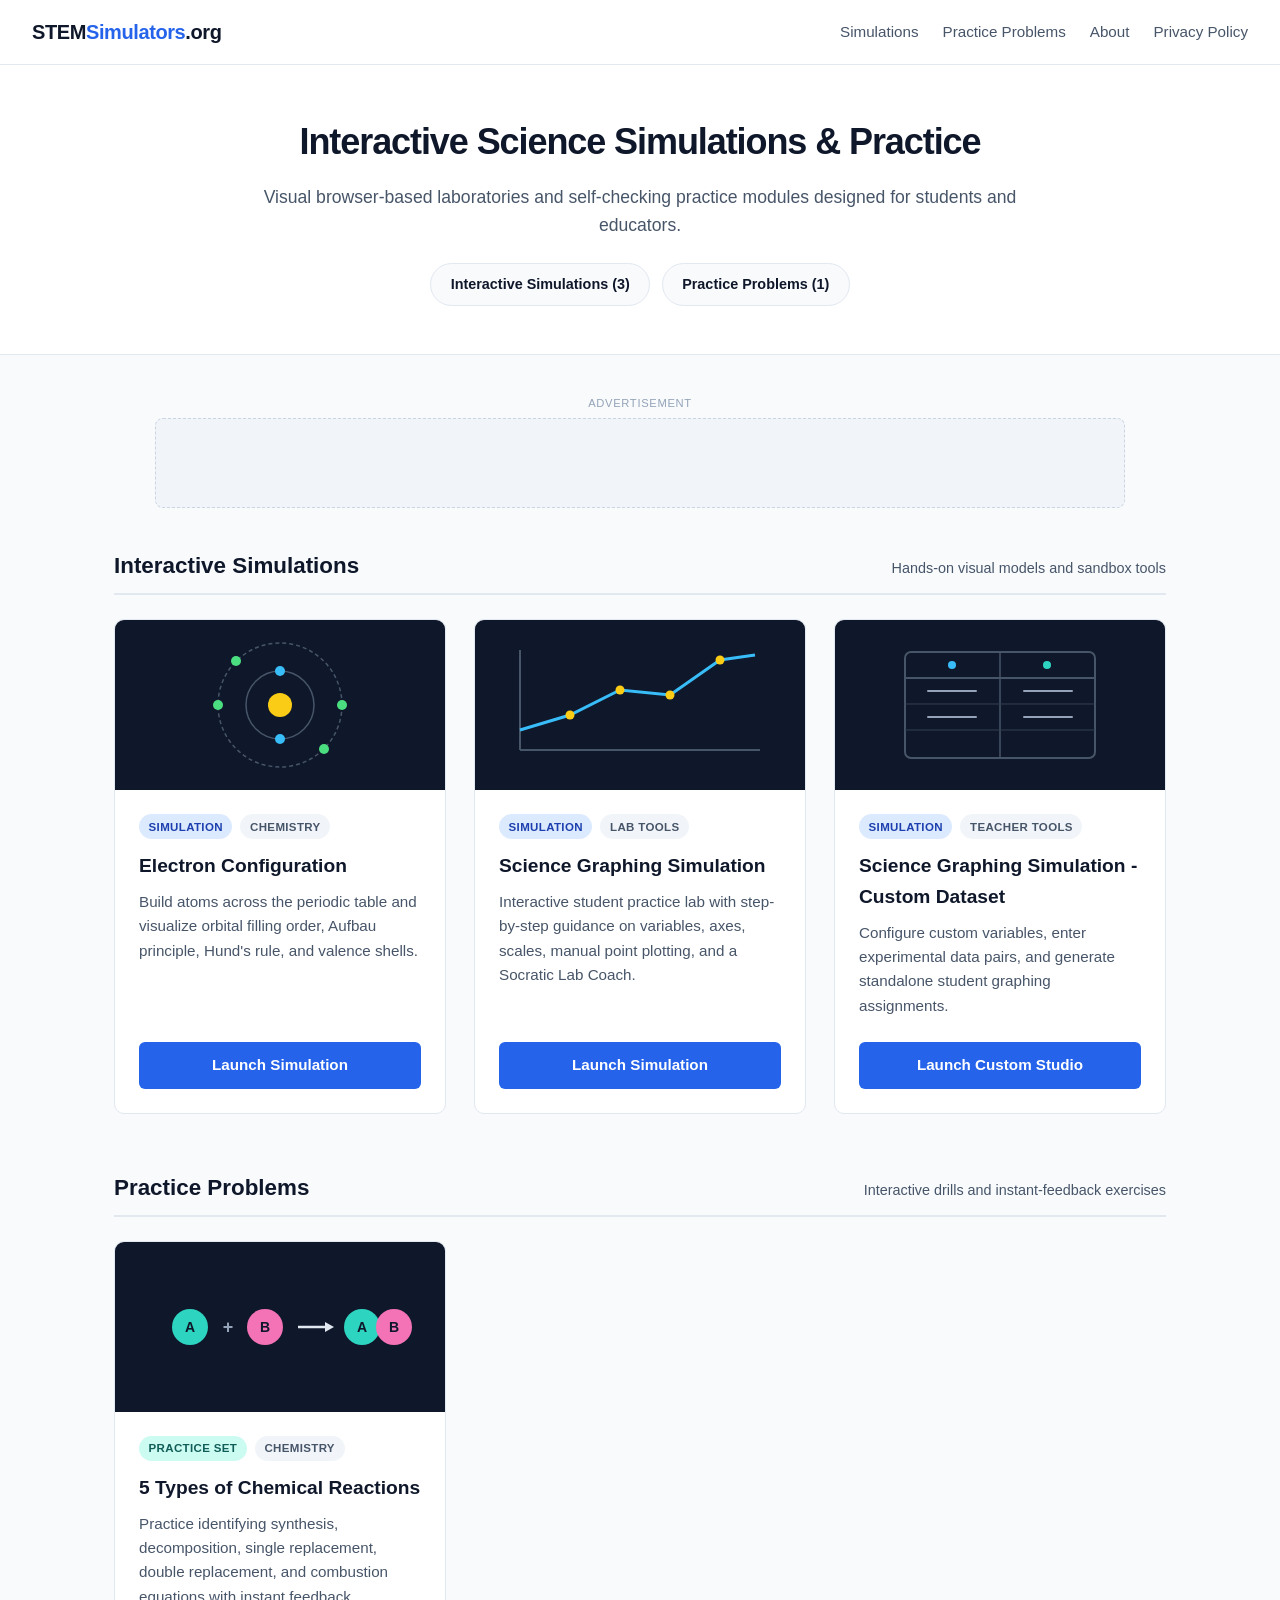
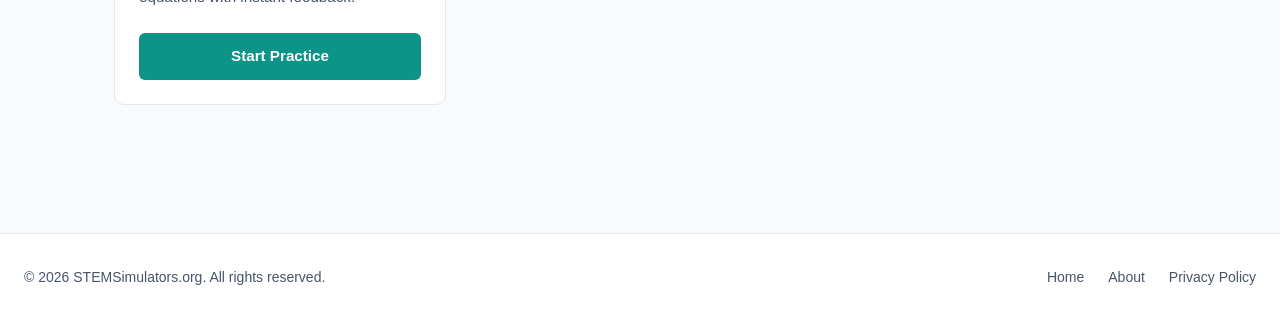
==== index.html @ c309660f "Update index.html" ====
<!DOCTYPE html>
<html lang="en">
<head>
  <meta charset="UTF-8">
  <meta name="viewport" content="width=device-width, initial-scale=1.0">
  <title>STEM Simulators | Interactive Science Simulations &amp; Practice Problems</title>
  <meta name="description" content="Explore free interactive science simulations and self-checking chemistry practice problems in your browser.">

  <!-- GOOGLE ADSENSE SCRIPT -->
  <script async src="https://pagead2.googlesyndication.com/pagead/js/adsbygoogle.js?client=ca-pub-4365444453795543"
     crossorigin="anonymous"></script>

  <style>
    :root {
      --bg-color: #f8fafc;
      --surface-color: #ffffff;
      --border-color: #e2e8f0;
      --text-primary: #0f172a;
      --text-secondary: #475569;
      --accent-color: #2563eb;
      --accent-hover: #1d4ed8;
      --practice-color: #0d9488;
      --practice-hover: #0f766e;
      --badge-sim: #dbeafe;
      --badge-sim-text: #1e40af;
      --badge-practice: #ccfbf1;
      --badge-practice-text: #115e59;
    }

    * {
      box-sizing: border-box;
      margin: 0;
      padding: 0;
    }

    body {
      font-family: -apple-system, BlinkMacSystemFont, "Segoe UI", Roboto, Helvetica, Arial, sans-serif;
      background-color: var(--bg-color);
      color: var(--text-primary);
      line-height: 1.6;
      display: flex;
      flex-direction: column;
      min-height: 100vh;
    }

    /* Navigation Header */
    header {
      background-color: var(--surface-color);
      border-bottom: 1px solid var(--border-color);
      padding: 1rem 2rem;
      position: sticky;
      top: 0;
      z-index: 100;
    }

    .header-inner {
      max-width: 1280px;
      margin: 0 auto;
      display: flex;
      justify-content: space-between;
      align-items: center;
    }

    .logo {
      text-decoration: none;
      color: var(--text-primary);
      font-weight: 800;
      font-size: 1.25rem;
      letter-spacing: -0.02em;
    }

    .logo span {
      color: var(--accent-color);
    }

    nav {
      display: flex;
      gap: 1.5rem;
    }

    nav a {
      text-decoration: none;
      color: var(--text-secondary);
      font-weight: 500;
      font-size: 0.95rem;
      transition: color 0.15s;
    }

    nav a:hover {
      color: var(--accent-color);
    }

    /* Hero Banner */
    .hero {
      background-color: var(--surface-color);
      border-bottom: 1px solid var(--border-color);
      padding: 3rem 1.5rem;
      text-align: center;
    }

    .hero-inner {
      max-width: 760px;
      margin: 0 auto;
    }

    .hero h1 {
      font-size: 2.25rem;
      font-weight: 800;
      letter-spacing: -0.03em;
      margin-bottom: 0.75rem;
      color: var(--text-primary);
    }

    .hero p {
      font-size: 1.1rem;
      color: var(--text-secondary);
      margin-bottom: 1.5rem;
    }

    .hero-actions {
      display: flex;
      justify-content: center;
      flex-wrap: wrap;
      gap: 0.75rem;
    }

    .jump-link {
      text-decoration: none;
      padding: 0.55rem 1.2rem;
      border-radius: 999px;
      font-size: 0.9rem;
      font-weight: 600;
      border: 1px solid var(--border-color);
      background-color: var(--bg-color);
      color: var(--text-primary);
      transition: all 0.15s;
    }

    .jump-link:hover {
      border-color: var(--accent-color);
      color: var(--accent-color);
    }

    /* Main Content Container */
    .container {
      max-width: 1100px;
      width: 100%;
      margin: 2.5rem auto;
      padding: 0 1.5rem;
      flex: 1;
    }

    /* Responsive Horizontal Leaderboard Ad Banner */
    .ad-banner-wrapper {
      margin-bottom: 2.5rem;
      text-align: center;
    }

    .ad-label {
      font-size: 0.7rem;
      text-transform: uppercase;
      letter-spacing: 0.06em;
      color: #94a3b8;
      margin-bottom: 0.35rem;
      display: block;
    }

    .ad-banner-slot {
      background-color: #f1f5f9;
      border: 1px dashed #cbd5e1;
      border-radius: 8px;
      min-height: 90px;
      max-width: 970px;
      margin: 0 auto;
      display: flex;
      align-items: center;
      justify-content: center;
      overflow: hidden;
    }

    /* Section Headings */
    .library-section {
      margin-bottom: 3.5rem;
      scroll-margin-top: 5rem;
    }

    .section-header {
      border-bottom: 2px solid var(--border-color);
      padding-bottom: 0.6rem;
      margin-bottom: 1.5rem;
      display: flex;
      justify-content: space-between;
      align-items: baseline;
      flex-wrap: wrap;
      gap: 0.5rem;
    }

    .section-header h2 {
      font-size: 1.4rem;
      font-weight: 800;
      color: var(--text-primary);
    }

    .section-header span {
      font-size: 0.9rem;
      color: var(--text-secondary);
    }

    /* Card Grid */
    .card-grid {
      display: grid;
      grid-template-columns: repeat(auto-fill, minmax(320px, 1fr));
      gap: 1.75rem;
    }

    .card {
      background-color: var(--surface-color);
      border: 1px solid var(--border-color);
      border-radius: 10px;
      overflow: hidden;
      display: flex;
      flex-direction: column;
      transition: transform 0.15s, box-shadow 0.15s;
    }

    .card:hover {
      transform: translateY(-3px);
      box-shadow: 0 10px 20px -5px rgba(15, 23, 42, 0.08);
    }

    .card-preview {
      height: 170px;
      background-color: #0f172a;
      display: flex;
      align-items: center;
      justify-content: center;
      overflow: hidden;
    }

    .card-preview svg {
      width: 100%;
      height: 100%;
    }

    .card-body {
      padding: 1.5rem;
      display: flex;
      flex-direction: column;
      flex: 1;
    }

    .badge-row {
      display: flex;
      gap: 0.5rem;
      align-items: center;
      margin-bottom: 0.75rem;
    }

    .badge {
      font-size: 0.72rem;
      font-weight: 700;
      padding: 0.2rem 0.6rem;
      border-radius: 999px;
      text-transform: uppercase;
      letter-spacing: 0.03em;
    }

    .badge.sim {
      background-color: var(--badge-sim);
      color: var(--badge-sim-text);
    }

    .badge.practice {
      background-color: var(--badge-practice);
      color: var(--badge-practice-text);
    }

    .badge.subject {
      background-color: #f1f5f9;
      color: #475569;
    }

    .card-body h3 {
      font-size: 1.2rem;
      margin-bottom: 0.5rem;
      color: var(--text-primary);
    }

    .card-body p {
      font-size: 0.95rem;
      color: var(--text-secondary);
      margin-bottom: 1.5rem;
      flex: 1;
    }

    .btn-sim {
      display: inline-block;
      text-align: center;
      background-color: var(--accent-color);
      color: #ffffff;
      text-decoration: none;
      font-weight: 600;
      font-size: 0.95rem;
      padding: 0.7rem 1rem;
      border-radius: 6px;
      transition: background-color 0.15s;
    }

    .btn-sim:hover {
      background-color: var(--accent-hover);
    }

    .btn-practice {
      display: inline-block;
      text-align: center;
      background-color: var(--practice-color);
      color: #ffffff;
      text-decoration: none;
      font-weight: 600;
      font-size: 0.95rem;
      padding: 0.7rem 1rem;
      border-radius: 6px;
      transition: background-color 0.15s;
    }

    .btn-practice:hover {
      background-color: var(--practice-hover);
    }

    /* Footer */
    footer {
      background-color: var(--surface-color);
      border-top: 1px solid var(--border-color);
      padding: 2rem 1.5rem;
      margin-top: 2rem;
      font-size: 0.875rem;
      color: var(--text-secondary);
    }

    .footer-inner {
      max-width: 1280px;
      margin: 0 auto;
      display: flex;
      flex-wrap: wrap;
      justify-content: space-between;
      align-items: center;
      gap: 1rem;
    }

    .footer-links {
      display: flex;
      gap: 1.5rem;
    }

    .footer-links a {
      color: var(--text-secondary);
      text-decoration: none;
    }

    .footer-links a:hover {
      color: var(--accent-color);
      text-decoration: underline;
    }

    @media (max-width: 640px) {
      .hero h1 { font-size: 1.75rem; }
      header { padding: 1rem; }
      .footer-inner { flex-direction: column; text-align: center; }
    }
  </style>
</head>
<body>

  <!-- Top Navigation -->
  <header>
    <div class="header-inner">
      <a href="/" class="logo">STEM<span>Simulators</span>.org</a>
      <nav>
        <a href="#simulations">Simulations</a>
        <a href="#practice">Practice Problems</a>
        <a href="/about">About</a>
        <a href="/privacy">Privacy Policy</a>
      </nav>
    </div>
  </header>

  <!-- Hero Section -->
  <section class="hero">
    <div class="hero-inner">
      <h1>Interactive Science Simulations &amp; Practice</h1>
      <p>Visual browser-based laboratories and self-checking practice modules designed for students and educators.</p>
      <div class="hero-actions">
        <a href="#simulations" class="jump-link">Interactive Simulations (3)</a>
        <a href="#practice" class="jump-link">Practice Problems (1)</a>
      </div>
    </div>
  </section>

  <!-- Main Hub Content -->
  <main class="container">

    <!-- Top Leaderboard Ad Slot -->
    <div class="ad-banner-wrapper">
      <span class="ad-label">Advertisement</span>
      <div class="ad-banner-slot">
        <ins class="adsbygoogle"
             style="display:block; width:100%;"
             data-ad-client="ca-pub-4365444453795543"
             data-ad-slot="1234567890"
             data-ad-format="horizontal"
             data-full-width-responsive="true"></ins>
        <script>
             (adsbygoogle = window.adsbygoogle || []).push({});
        </script>
      </div>
    </div>

    <!-- SECTION 1: INTERACTIVE SIMULATIONS -->
    <section id="simulations" class="library-section">
      <div class="section-header">
        <h2>Interactive Simulations</h2>
        <span>Hands-on visual models and sandbox tools</span>
      </div>

      <div class="card-grid">
        <!-- SIMULATION 1: Electron Configuration -->
        <article class="card">
          <div class="card-preview">
            <svg viewBox="0 0 320 170">
              <circle cx="160" cy="85" r="12" fill="#facc15"/>
              <circle cx="160" cy="85" r="34" fill="none" stroke="#475569" stroke-width="1.5"/>
              <circle cx="160" cy="51" r="5" fill="#38bdf8"/>
              <circle cx="160" cy="119" r="5" fill="#38bdf8"/>
              <circle cx="160" cy="85" r="62" fill="none" stroke="#475569" stroke-dasharray="4 3" stroke-width="1.5"/>
              <circle cx="98" cy="85" r="5" fill="#4ade80"/>
              <circle cx="222" cy="85" r="5" fill="#4ade80"/>
              <circle cx="116" cy="41" r="5" fill="#4ade80"/>
              <circle cx="204" cy="129" r="5" fill="#4ade80"/>
            </svg>
          </div>
          <div class="card-body">
            <div class="badge-row">
              <span class="badge sim">Simulation</span>
              <span class="badge subject">Chemistry</span>
            </div>
            <h3>Electron Configuration</h3>
            <p>Build atoms across the periodic table and visualize orbital filling order, Aufbau principle, Hund's rule, and valence shells.</p>
            <a href="/simulations/electron-configuration" class="btn-sim">Launch Simulation</a>
          </div>
        </article>

        <!-- SIMULATION 2: Science Graphing Simulation -->
        <article class="card">
          <div class="card-preview">
            <svg viewBox="0 0 320 170">
              <line x1="40" y1="130" x2="280" y2="130" stroke="#475569" stroke-width="2"/>
              <line x1="40" y1="30" x2="40" y2="130" stroke="#475569" stroke-width="2"/>
              <polyline points="40,110 90,95 140,70 190,75 240,40 275,35" fill="none" stroke="#38bdf8" stroke-width="3"/>
              <circle cx="90" cy="95" r="4.5" fill="#facc15"/>
              <circle cx="140" cy="70" r="4.5" fill="#facc15"/>
              <circle cx="190" cy="75" r="4.5" fill="#facc15"/>
              <circle cx="240" cy="40" r="4.5" fill="#facc15"/>
            </svg>
          </div>
          <div class="card-body">
            <div class="badge-row">
              <span class="badge sim">Simulation</span>
              <span class="badge subject">Lab Tools</span>
            </div>
            <h3>Science Graphing Simulation</h3>
            <p>Interactive student practice lab with step-by-step guidance on variables, axes, scales, manual point plotting, and a Socratic Lab Coach.</p>
            <a href="/simulations/science-graphing-simulation" class="btn-sim">Launch Simulation</a>
          </div>
        </article>

        <!-- SIMULATION 3: Science Graphing Simulation - Custom Dataset -->
        <article class="card">
          <div class="card-preview">
            <svg viewBox="0 0 320 170">
              <rect x="65" y="32" width="190" height="106" rx="6" fill="none" stroke="#475569" stroke-width="2"/>
              <line x1="65" y1="58" x2="255" y2="58" stroke="#475569" stroke-width="2"/>
              <line x1="160" y1="32" x2="160" y2="138" stroke="#475569" stroke-width="1.5"/>
              <line x1="65" y1="84" x2="255" y2="84" stroke="#334155" stroke-width="1"/>
              <line x1="65" y1="110" x2="255" y2="110" stroke="#334155" stroke-width="1"/>
              <circle cx="112" cy="45" r="4" fill="#38bdf8"/>
              <circle cx="207" cy="45" r="4" fill="#2dd4bf"/>
              <line x1="88" y1="71" x2="136" y2="71" stroke="#94a3b8" stroke-width="2" stroke-linecap="round"/>
              <line x1="184" y1="71" x2="232" y2="71" stroke="#94a3b8" stroke-width="2" stroke-linecap="round"/>
              <line x1="88" y1="97" x2="136" y2="97" stroke="#94a3b8" stroke-width="2" stroke-linecap="round"/>
              <line x1="184" y1="97" x2="232" y2="97" stroke="#94a3b8" stroke-width="2" stroke-linecap="round"/>
            </svg>
          </div>
          <div class="card-body">
            <div class="badge-row">
              <span class="badge sim">Simulation</span>
              <span class="badge subject">Teacher Tools</span>
            </div>
            <h3>Science Graphing Simulation - Custom Dataset</h3>
            <p>Configure custom variables, enter experimental data pairs, and generate standalone student graphing assignments.</p>
            <a href="/simulations/science-graphing-simulation-custom-dataset" class="btn-sim">Launch Custom Studio</a>
          </div>
        </article>
      </div>
    </section>

    <!-- SECTION 2: PRACTICE PROBLEMS -->
    <section id="practice" class="library-section">
      <div class="section-header">
        <h2>Practice Problems</h2>
        <span>Interactive drills and instant-feedback exercises</span>
      </div>

      <div class="card-grid">
        <!-- PRACTICE 1: 5 Types of Reactions -->
        <article class="card">
          <div class="card-preview">
            <svg viewBox="0 0 320 170">
              <circle cx="70" cy="85" r="18" fill="#2dd4bf"/>
              <text x="70" y="90" text-anchor="middle" fill="#0f172a" font-weight="bold" font-size="14" font-family="sans-serif">A</text>
              
              <text x="108" y="91" text-anchor="middle" fill="#94a3b8" font-weight="bold" font-size="18" font-family="sans-serif">+</text>
              
              <circle cx="145" cy="85" r="18" fill="#f472b6"/>
              <text x="145" y="90" text-anchor="middle" fill="#0f172a" font-weight="bold" font-size="14" font-family="sans-serif">B</text>

              <line x1="178" y1="85" x2="205" y2="85" stroke="#e2e8f0" stroke-width="2.5"/>
              <polygon points="205,80 214,85 205,90" fill="#e2e8f0"/>

              <circle cx="242" cy="85" r="18" fill="#2dd4bf"/>
              <text x="242" y="90" text-anchor="middle" fill="#0f172a" font-weight="bold" font-size="14" font-family="sans-serif">A</text>
              <circle cx="274" cy="85" r="18" fill="#f472b6"/>
              <text x="274" y="90" text-anchor="middle" fill="#0f172a" font-weight="bold" font-size="14" font-family="sans-serif">B</text>
            </svg>
          </div>
          <div class="card-body">
            <div class="badge-row">
              <span class="badge practice">Practice Set</span>
              <span class="badge subject">Chemistry</span>
            </div>
            <h3>5 Types of Chemical Reactions</h3>
            <p>Practice identifying synthesis, decomposition, single replacement, double replacement, and combustion equations with instant feedback.</p>
            <a href="/practice/reactions" class="btn-practice">Start Practice</a>
          </div>
        </article>
      </div>
    </section>

  </main>

  <!-- Footer -->
  <footer>
    <div class="footer-inner">
      <div>&copy; 2026 STEMSimulators.org. All rights reserved.</div>
      <div class="footer-links">
        <a href="/">Home</a>
        <a href="/about">About</a>
        <a href="/privacy">Privacy Policy</a>
      </div>
    </div>
  </footer>

</body>
</html>
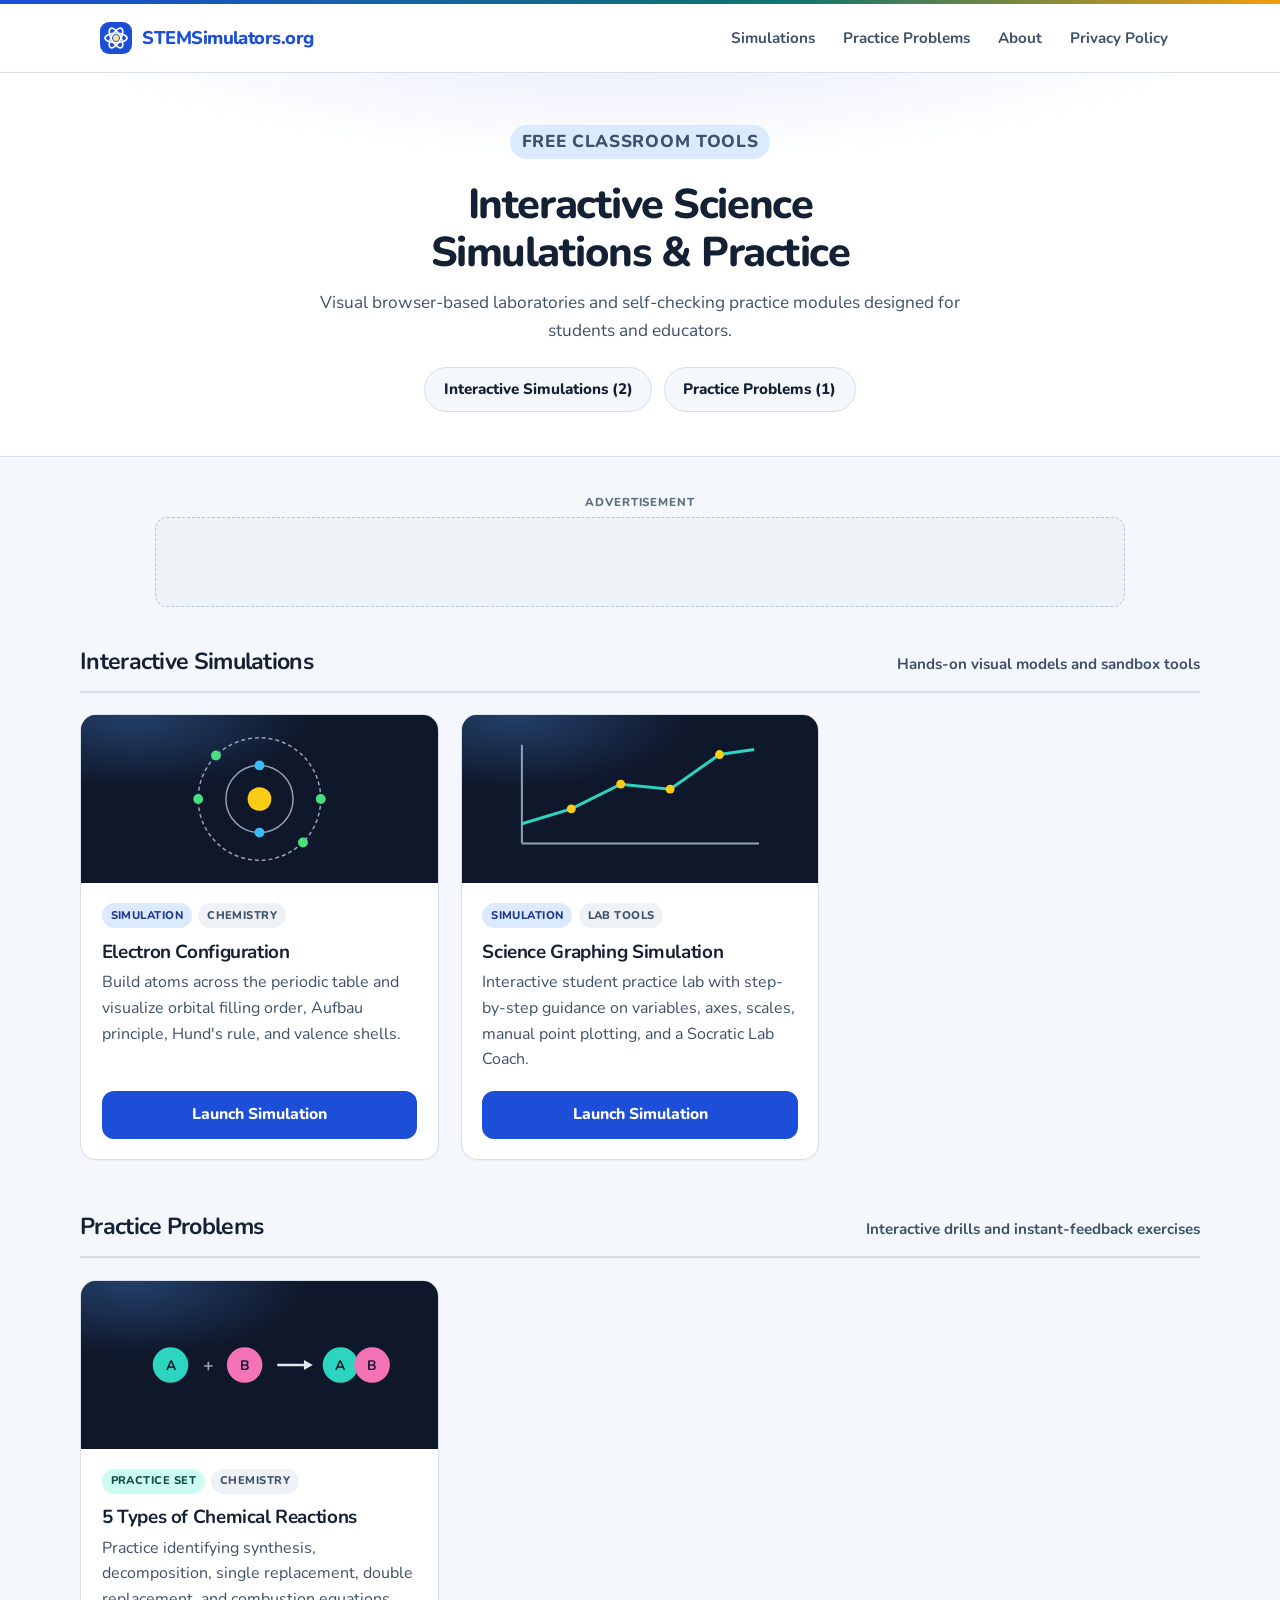
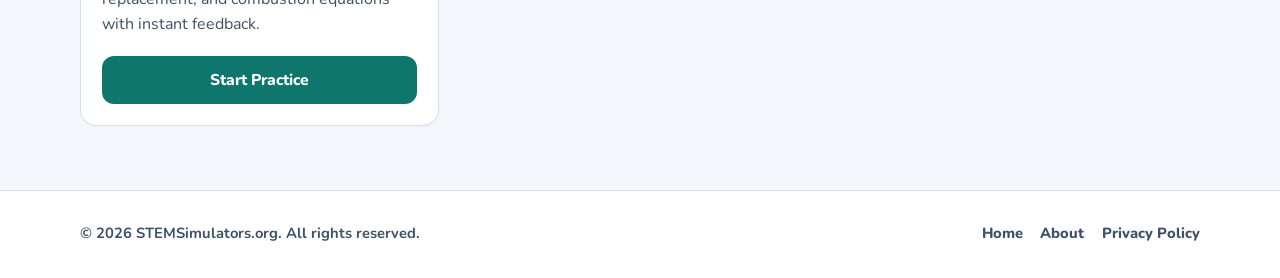
==== commit 97d94b28: "Make the graphing lab work in every browser and refresh the site. The science graphing page blanked " ====
--- a/index.html
+++ b/index.html
@@ -5,401 +5,54 @@
   <meta name="viewport" content="width=device-width, initial-scale=1.0">
   <title>STEM Simulators | Interactive Science Simulations &amp; Practice Problems</title>
   <meta name="description" content="Explore free interactive science simulations and self-checking chemistry practice problems in your browser.">
+  <link rel="stylesheet" href="assets/site.css">
 
   <!-- GOOGLE ADSENSE SCRIPT -->
   <script async src="https://pagead2.googlesyndication.com/pagead/js/adsbygoogle.js?client=ca-pub-4365444453795543"
      crossorigin="anonymous"></script>
-
-  <style>
-    :root {
-      --bg-color: #f8fafc;
-      --surface-color: #ffffff;
-      --border-color: #e2e8f0;
-      --text-primary: #0f172a;
-      --text-secondary: #475569;
-      --accent-color: #2563eb;
-      --accent-hover: #1d4ed8;
-      --practice-color: #0d9488;
-      --practice-hover: #0f766e;
-      --badge-sim: #dbeafe;
-      --badge-sim-text: #1e40af;
-      --badge-practice: #ccfbf1;
-      --badge-practice-text: #115e59;
-    }
-
-    * {
-      box-sizing: border-box;
-      margin: 0;
-      padding: 0;
-    }
-
-    body {
-      font-family: -apple-system, BlinkMacSystemFont, "Segoe UI", Roboto, Helvetica, Arial, sans-serif;
-      background-color: var(--bg-color);
-      color: var(--text-primary);
-      line-height: 1.6;
-      display: flex;
-      flex-direction: column;
-      min-height: 100vh;
-    }
-
-    /* Navigation Header */
-    header {
-      background-color: var(--surface-color);
-      border-bottom: 1px solid var(--border-color);
-      padding: 1rem 2rem;
-      position: sticky;
-      top: 0;
-      z-index: 100;
-    }
-
-    .header-inner {
-      max-width: 1280px;
-      margin: 0 auto;
-      display: flex;
-      justify-content: space-between;
-      align-items: center;
-    }
-
-    .logo {
-      text-decoration: none;
-      color: var(--text-primary);
-      font-weight: 800;
-      font-size: 1.25rem;
-      letter-spacing: -0.02em;
-    }
-
-    .logo span {
-      color: var(--accent-color);
-    }
-
-    nav {
-      display: flex;
-      gap: 1.5rem;
-    }
-
-    nav a {
-      text-decoration: none;
-      color: var(--text-secondary);
-      font-weight: 500;
-      font-size: 0.95rem;
-      transition: color 0.15s;
-    }
-
-    nav a:hover {
-      color: var(--accent-color);
-    }
-
-    /* Hero Banner */
-    .hero {
-      background-color: var(--surface-color);
-      border-bottom: 1px solid var(--border-color);
-      padding: 3rem 1.5rem;
-      text-align: center;
-    }
-
-    .hero-inner {
-      max-width: 760px;
-      margin: 0 auto;
-    }
-
-    .hero h1 {
-      font-size: 2.25rem;
-      font-weight: 800;
-      letter-spacing: -0.03em;
-      margin-bottom: 0.75rem;
-      color: var(--text-primary);
-    }
-
-    .hero p {
-      font-size: 1.1rem;
-      color: var(--text-secondary);
-      margin-bottom: 1.5rem;
-    }
-
-    .hero-actions {
-      display: flex;
-      justify-content: center;
-      flex-wrap: wrap;
-      gap: 0.75rem;
-    }
-
-    .jump-link {
-      text-decoration: none;
-      padding: 0.55rem 1.2rem;
-      border-radius: 999px;
-      font-size: 0.9rem;
-      font-weight: 600;
-      border: 1px solid var(--border-color);
-      background-color: var(--bg-color);
-      color: var(--text-primary);
-      transition: all 0.15s;
-    }
-
-    .jump-link:hover {
-      border-color: var(--accent-color);
-      color: var(--accent-color);
-    }
-
-    /* Main Content Container */
-    .container {
-      max-width: 1100px;
-      width: 100%;
-      margin: 2.5rem auto;
-      padding: 0 1.5rem;
-      flex: 1;
-    }
-
-    /* Responsive Horizontal Leaderboard Ad Banner */
-    .ad-banner-wrapper {
-      margin-bottom: 2.5rem;
-      text-align: center;
-    }
-
-    .ad-label {
-      font-size: 0.7rem;
-      text-transform: uppercase;
-      letter-spacing: 0.06em;
-      color: #94a3b8;
-      margin-bottom: 0.35rem;
-      display: block;
-    }
-
-    .ad-banner-slot {
-      background-color: #f1f5f9;
-      border: 1px dashed #cbd5e1;
-      border-radius: 8px;
-      min-height: 90px;
-      max-width: 970px;
-      margin: 0 auto;
-      display: flex;
-      align-items: center;
-      justify-content: center;
-      overflow: hidden;
-    }
-
-    /* Section Headings */
-    .library-section {
-      margin-bottom: 3.5rem;
-      scroll-margin-top: 5rem;
-    }
-
-    .section-header {
-      border-bottom: 2px solid var(--border-color);
-      padding-bottom: 0.6rem;
-      margin-bottom: 1.5rem;
-      display: flex;
-      justify-content: space-between;
-      align-items: baseline;
-      flex-wrap: wrap;
-      gap: 0.5rem;
-    }
-
-    .section-header h2 {
-      font-size: 1.4rem;
-      font-weight: 800;
-      color: var(--text-primary);
-    }
-
-    .section-header span {
-      font-size: 0.9rem;
-      color: var(--text-secondary);
-    }
-
-    /* Card Grid */
-    .card-grid {
-      display: grid;
-      grid-template-columns: repeat(auto-fill, minmax(320px, 1fr));
-      gap: 1.75rem;
-    }
-
-    .card {
-      background-color: var(--surface-color);
-      border: 1px solid var(--border-color);
-      border-radius: 10px;
-      overflow: hidden;
-      display: flex;
-      flex-direction: column;
-      transition: transform 0.15s, box-shadow 0.15s;
-    }
-
-    .card:hover {
-      transform: translateY(-3px);
-      box-shadow: 0 10px 20px -5px rgba(15, 23, 42, 0.08);
-    }
-
-    .card-preview {
-      height: 170px;
-      background-color: #0f172a;
-      display: flex;
-      align-items: center;
-      justify-content: center;
-      overflow: hidden;
-    }
-
-    .card-preview svg {
-      width: 100%;
-      height: 100%;
-    }
-
-    .card-body {
-      padding: 1.5rem;
-      display: flex;
-      flex-direction: column;
-      flex: 1;
-    }
-
-    .badge-row {
-      display: flex;
-      gap: 0.5rem;
-      align-items: center;
-      margin-bottom: 0.75rem;
-    }
-
-    .badge {
-      font-size: 0.72rem;
-      font-weight: 700;
-      padding: 0.2rem 0.6rem;
-      border-radius: 999px;
-      text-transform: uppercase;
-      letter-spacing: 0.03em;
-    }
-
-    .badge.sim {
-      background-color: var(--badge-sim);
-      color: var(--badge-sim-text);
-    }
-
-    .badge.practice {
-      background-color: var(--badge-practice);
-      color: var(--badge-practice-text);
-    }
-
-    .badge.subject {
-      background-color: #f1f5f9;
-      color: #475569;
-    }
-
-    .card-body h3 {
-      font-size: 1.2rem;
-      margin-bottom: 0.5rem;
-      color: var(--text-primary);
-    }
-
-    .card-body p {
-      font-size: 0.95rem;
-      color: var(--text-secondary);
-      margin-bottom: 1.5rem;
-      flex: 1;
-    }
-
-    .btn-sim {
-      display: inline-block;
-      text-align: center;
-      background-color: var(--accent-color);
-      color: #ffffff;
-      text-decoration: none;
-      font-weight: 600;
-      font-size: 0.95rem;
-      padding: 0.7rem 1rem;
-      border-radius: 6px;
-      transition: background-color 0.15s;
-    }
-
-    .btn-sim:hover {
-      background-color: var(--accent-hover);
-    }
-
-    .btn-practice {
-      display: inline-block;
-      text-align: center;
-      background-color: var(--practice-color);
-      color: #ffffff;
-      text-decoration: none;
-      font-weight: 600;
-      font-size: 0.95rem;
-      padding: 0.7rem 1rem;
-      border-radius: 6px;
-      transition: background-color 0.15s;
-    }
-
-    .btn-practice:hover {
-      background-color: var(--practice-hover);
-    }
-
-    /* Footer */
-    footer {
-      background-color: var(--surface-color);
-      border-top: 1px solid var(--border-color);
-      padding: 2rem 1.5rem;
-      margin-top: 2rem;
-      font-size: 0.875rem;
-      color: var(--text-secondary);
-    }
-
-    .footer-inner {
-      max-width: 1280px;
-      margin: 0 auto;
-      display: flex;
-      flex-wrap: wrap;
-      justify-content: space-between;
-      align-items: center;
-      gap: 1rem;
-    }
-
-    .footer-links {
-      display: flex;
-      gap: 1.5rem;
-    }
-
-    .footer-links a {
-      color: var(--text-secondary);
-      text-decoration: none;
-    }
-
-    .footer-links a:hover {
-      color: var(--accent-color);
-      text-decoration: underline;
-    }
-
-    @media (max-width: 640px) {
-      .hero h1 { font-size: 1.75rem; }
-      header { padding: 1rem; }
-      .footer-inner { flex-direction: column; text-align: center; }
-    }
-  </style>
 </head>
 <body>
 
-  <!-- Top Navigation -->
-  <header>
+  <a class="skip-link" href="#main">Skip to content</a>
+  <header class="site-header">
     <div class="header-inner">
-      <a href="/" class="logo">STEM<span>Simulators</span>.org</a>
-      <nav>
+      <a href="index.html" class="logo">
+        <svg class="logo-mark" viewBox="0 0 32 32" aria-hidden="true">
+          <rect width="32" height="32" rx="9" fill="currentColor"/>
+          <circle cx="16" cy="16" r="3" fill="#fde68a"/>
+          <ellipse cx="16" cy="16" rx="11" ry="4.6" fill="none" stroke="#fff" stroke-width="1.6"/>
+          <ellipse cx="16" cy="16" rx="11" ry="4.6" fill="none" stroke="#fff" stroke-width="1.6" transform="rotate(60 16 16)"/>
+          <ellipse cx="16" cy="16" rx="11" ry="4.6" fill="none" stroke="#fff" stroke-width="1.6" transform="rotate(120 16 16)"/>
+        </svg>
+        <span class="logo-word">STEM<span>Simulators</span>.org</span>
+      </a>
+      <button class="nav-toggle" type="button" aria-expanded="false" aria-controls="site-nav">
+        <span class="sr-only">Open menu</span>
+        <span></span><span></span><span></span>
+      </button>
+      <nav id="site-nav" class="site-nav" aria-label="Primary">
         <a href="#simulations">Simulations</a>
         <a href="#practice">Practice Problems</a>
-        <a href="/about">About</a>
-        <a href="/privacy">Privacy Policy</a>
+        <a href="about.html">About</a>
+        <a href="privacy.html">Privacy Policy</a>
       </nav>
     </div>
   </header>
 
-  <!-- Hero Section -->
   <section class="hero">
     <div class="hero-inner">
+      <p class="eyebrow">Free classroom tools</p>
       <h1>Interactive Science Simulations &amp; Practice</h1>
       <p>Visual browser-based laboratories and self-checking practice modules designed for students and educators.</p>
       <div class="hero-actions">
-        <a href="#simulations" class="jump-link">Interactive Simulations (3)</a>
+        <a href="#simulations" class="jump-link">Interactive Simulations (2)</a>
         <a href="#practice" class="jump-link">Practice Problems (1)</a>
       </div>
     </div>
   </section>
 
-  <!-- Main Hub Content -->
-  <main class="container">
+  <main id="main" class="container">
 
-    <!-- Top Leaderboard Ad Slot -->
     <div class="ad-banner-wrapper">
       <span class="ad-label">Advertisement</span>
       <div class="ad-banner-slot">
@@ -415,7 +68,6 @@
       </div>
     </div>
 
-    <!-- SECTION 1: INTERACTIVE SIMULATIONS -->
     <section id="simulations" class="library-section">
       <div class="section-header">
         <h2>Interactive Simulations</h2>
@@ -423,15 +75,14 @@
       </div>
 
       <div class="card-grid">
-        <!-- SIMULATION 1: Electron Configuration -->
         <article class="card">
           <div class="card-preview">
-            <svg viewBox="0 0 320 170">
+            <svg viewBox="0 0 320 170" role="img" aria-label="Atom with electrons on orbital rings">
               <circle cx="160" cy="85" r="12" fill="#facc15"/>
-              <circle cx="160" cy="85" r="34" fill="none" stroke="#475569" stroke-width="1.5"/>
+              <circle cx="160" cy="85" r="34" fill="none" stroke="#94a3b8" stroke-width="1.5"/>
               <circle cx="160" cy="51" r="5" fill="#38bdf8"/>
               <circle cx="160" cy="119" r="5" fill="#38bdf8"/>
-              <circle cx="160" cy="85" r="62" fill="none" stroke="#475569" stroke-dasharray="4 3" stroke-width="1.5"/>
+              <circle cx="160" cy="85" r="62" fill="none" stroke="#94a3b8" stroke-dasharray="4 3" stroke-width="1.5"/>
               <circle cx="98" cy="85" r="5" fill="#4ade80"/>
               <circle cx="222" cy="85" r="5" fill="#4ade80"/>
               <circle cx="116" cy="41" r="5" fill="#4ade80"/>
@@ -445,17 +96,16 @@
             </div>
             <h3>Electron Configuration</h3>
             <p>Build atoms across the periodic table and visualize orbital filling order, Aufbau principle, Hund's rule, and valence shells.</p>
-            <a href="/simulations/electron-configuration" class="btn-sim">Launch Simulation</a>
+            <a href="simulations/electron-configuration.html" class="btn btn-sim">Launch Simulation</a>
           </div>
         </article>
 
-        <!-- SIMULATION 2: Science Graphing Simulation -->
         <article class="card">
           <div class="card-preview">
-            <svg viewBox="0 0 320 170">
-              <line x1="40" y1="130" x2="280" y2="130" stroke="#475569" stroke-width="2"/>
-              <line x1="40" y1="30" x2="40" y2="130" stroke="#475569" stroke-width="2"/>
-              <polyline points="40,110 90,95 140,70 190,75 240,40 275,35" fill="none" stroke="#38bdf8" stroke-width="3"/>
+            <svg viewBox="0 0 320 170" role="img" aria-label="Line graph with plotted points">
+              <line x1="40" y1="130" x2="280" y2="130" stroke="#94a3b8" stroke-width="2"/>
+              <line x1="40" y1="30" x2="40" y2="130" stroke="#94a3b8" stroke-width="2"/>
+              <polyline points="40,110 90,95 140,70 190,75 240,40 275,35" fill="none" stroke="#2dd4bf" stroke-width="3"/>
               <circle cx="90" cy="95" r="4.5" fill="#facc15"/>
               <circle cx="140" cy="70" r="4.5" fill="#facc15"/>
               <circle cx="190" cy="75" r="4.5" fill="#facc15"/>
@@ -469,41 +119,12 @@
             </div>
             <h3>Science Graphing Simulation</h3>
             <p>Interactive student practice lab with step-by-step guidance on variables, axes, scales, manual point plotting, and a Socratic Lab Coach.</p>
-            <a href="/simulations/science-graphing-simulation" class="btn-sim">Launch Simulation</a>
-          </div>
-        </article>
-
-        <!-- SIMULATION 3: Science Graphing Simulation - Custom Dataset -->
-        <article class="card">
-          <div class="card-preview">
-            <svg viewBox="0 0 320 170">
-              <rect x="65" y="32" width="190" height="106" rx="6" fill="none" stroke="#475569" stroke-width="2"/>
-              <line x1="65" y1="58" x2="255" y2="58" stroke="#475569" stroke-width="2"/>
-              <line x1="160" y1="32" x2="160" y2="138" stroke="#475569" stroke-width="1.5"/>
-              <line x1="65" y1="84" x2="255" y2="84" stroke="#334155" stroke-width="1"/>
-              <line x1="65" y1="110" x2="255" y2="110" stroke="#334155" stroke-width="1"/>
-              <circle cx="112" cy="45" r="4" fill="#38bdf8"/>
-              <circle cx="207" cy="45" r="4" fill="#2dd4bf"/>
-              <line x1="88" y1="71" x2="136" y2="71" stroke="#94a3b8" stroke-width="2" stroke-linecap="round"/>
-              <line x1="184" y1="71" x2="232" y2="71" stroke="#94a3b8" stroke-width="2" stroke-linecap="round"/>
-              <line x1="88" y1="97" x2="136" y2="97" stroke="#94a3b8" stroke-width="2" stroke-linecap="round"/>
-              <line x1="184" y1="97" x2="232" y2="97" stroke="#94a3b8" stroke-width="2" stroke-linecap="round"/>
-            </svg>
-          </div>
-          <div class="card-body">
-            <div class="badge-row">
-              <span class="badge sim">Simulation</span>
-              <span class="badge subject">Teacher Tools</span>
-            </div>
-            <h3>Science Graphing Simulation - Custom Dataset</h3>
-            <p>Configure custom variables, enter experimental data pairs, and generate standalone student graphing assignments.</p>
-            <a href="/simulations/science-graphing-simulation-custom-dataset" class="btn-sim">Launch Custom Studio</a>
+            <a href="simulations/science-graphing-simulation.html" class="btn btn-sim">Launch Simulation</a>
           </div>
         </article>
       </div>
     </section>
 
-    <!-- SECTION 2: PRACTICE PROBLEMS -->
     <section id="practice" class="library-section">
       <div class="section-header">
         <h2>Practice Problems</h2>
@@ -511,25 +132,20 @@
       </div>
 
       <div class="card-grid">
-        <!-- PRACTICE 1: 5 Types of Reactions -->
         <article class="card">
           <div class="card-preview">
-            <svg viewBox="0 0 320 170">
+            <svg viewBox="0 0 320 170" role="img" aria-label="A plus B becoming a combined molecule">
               <circle cx="70" cy="85" r="18" fill="#2dd4bf"/>
-              <text x="70" y="90" text-anchor="middle" fill="#0f172a" font-weight="bold" font-size="14" font-family="sans-serif">A</text>
-              
-              <text x="108" y="91" text-anchor="middle" fill="#94a3b8" font-weight="bold" font-size="18" font-family="sans-serif">+</text>
-              
+              <text x="70" y="90" text-anchor="middle" fill="#0f172a" font-weight="bold" font-size="14" font-family="Nunito, sans-serif">A</text>
+              <text x="108" y="91" text-anchor="middle" fill="#94a3b8" font-weight="bold" font-size="18" font-family="Nunito, sans-serif">+</text>
               <circle cx="145" cy="85" r="18" fill="#f472b6"/>
-              <text x="145" y="90" text-anchor="middle" fill="#0f172a" font-weight="bold" font-size="14" font-family="sans-serif">B</text>
-
+              <text x="145" y="90" text-anchor="middle" fill="#0f172a" font-weight="bold" font-size="14" font-family="Nunito, sans-serif">B</text>
               <line x1="178" y1="85" x2="205" y2="85" stroke="#e2e8f0" stroke-width="2.5"/>
               <polygon points="205,80 214,85 205,90" fill="#e2e8f0"/>
-
               <circle cx="242" cy="85" r="18" fill="#2dd4bf"/>
-              <text x="242" y="90" text-anchor="middle" fill="#0f172a" font-weight="bold" font-size="14" font-family="sans-serif">A</text>
+              <text x="242" y="90" text-anchor="middle" fill="#0f172a" font-weight="bold" font-size="14" font-family="Nunito, sans-serif">A</text>
               <circle cx="274" cy="85" r="18" fill="#f472b6"/>
-              <text x="274" y="90" text-anchor="middle" fill="#0f172a" font-weight="bold" font-size="14" font-family="sans-serif">B</text>
+              <text x="274" y="90" text-anchor="middle" fill="#0f172a" font-weight="bold" font-size="14" font-family="Nunito, sans-serif">B</text>
             </svg>
           </div>
           <div class="card-body">
@@ -539,7 +155,7 @@
             </div>
             <h3>5 Types of Chemical Reactions</h3>
             <p>Practice identifying synthesis, decomposition, single replacement, double replacement, and combustion equations with instant feedback.</p>
-            <a href="/practice/reactions" class="btn-practice">Start Practice</a>
+            <a href="practice/reactions.html" class="btn btn-practice">Start Practice</a>
           </div>
         </article>
       </div>
@@ -547,17 +163,16 @@
 
   </main>
 
-  <!-- Footer -->
-  <footer>
+  <footer class="site-footer">
     <div class="footer-inner">
-      <div>&copy; 2026 STEMSimulators.org. All rights reserved.</div>
-      <div class="footer-links">
-        <a href="/">Home</a>
-        <a href="/about">About</a>
-        <a href="/privacy">Privacy Policy</a>
-      </div>
+      <p>&copy; 2026 STEMSimulators.org. All rights reserved.</p>
+      <nav class="footer-links" aria-label="Footer">
+        <a href="index.html">Home</a>
+        <a href="about.html">About</a>
+        <a href="privacy.html">Privacy Policy</a>
+      </nav>
     </div>
   </footer>
-
+  <script src="assets/site.js" defer></script>
 </body>
 </html>
--- a/assets/site.css
+++ b/assets/site.css
@@ -0,0 +1,610 @@
+/* Shared look for STEM Simulators.
+   Header and footer markup is repeated on each page (GitHub Pages has no includes)
+   so navigation still works if JavaScript is unavailable. Keep that markup in sync. */
+
+@import url("https://fonts.googleapis.com/css2?family=JetBrains+Mono:wght@500;700&family=Nunito:wght@400;600;700;800&display=swap");
+
+:root {
+  --bg: #f4f7fb;
+  --surface: #ffffff;
+  --ink: #142033;
+  --muted: #3d5168;
+  --line: #d5e0eb;
+  --blue: #1d4ed8;
+  --blue-dark: #1e40af;
+  --blue-soft: #dbeafe;
+  --blue-text: #1e3a8a;
+  --teal: #0f766e;
+  --teal-dark: #115e59;
+  --teal-soft: #ccfbf1;
+  --teal-text: #134e4a;
+  --shadow: 0 10px 28px rgba(20, 32, 51, 0.07);
+  --radius: 16px;
+  --font: "Nunito", "Segoe UI", Helvetica, Arial, sans-serif;
+  --mono: "JetBrains Mono", ui-monospace, SFMono-Regular, Menlo, Consolas, monospace;
+  --header-offset: 4.75rem;
+  color-scheme: light;
+}
+
+*,
+*::before,
+*::after {
+  box-sizing: border-box;
+}
+
+html {
+  scroll-behavior: smooth;
+}
+
+body,
+.font-sans {
+  font-family: var(--font);
+}
+
+.font-mono,
+.font-mono-code {
+  font-family: var(--mono);
+}
+
+body {
+  margin: 0;
+  min-height: 100vh;
+  display: flex;
+  flex-direction: column;
+  background: var(--bg);
+  color: var(--ink);
+  line-height: 1.6;
+}
+
+img {
+  max-width: 100%;
+}
+
+.skip-link {
+  position: absolute;
+  left: 1rem;
+  top: -4rem;
+  z-index: 80;
+  background: var(--blue);
+  color: #fff;
+  font-weight: 800;
+  text-decoration: none;
+  padding: 0.6rem 1rem;
+  border-radius: 10px;
+}
+
+.skip-link:focus {
+  top: 0.75rem;
+}
+
+.sr-only {
+  position: absolute;
+  width: 1px;
+  height: 1px;
+  padding: 0;
+  margin: -1px;
+  overflow: hidden;
+  clip: rect(0, 0, 0, 0);
+  white-space: nowrap;
+  border: 0;
+}
+
+:focus-visible {
+  outline: 3px solid var(--blue);
+  outline-offset: 2px;
+}
+
+.site-header {
+  position: sticky;
+  top: 0;
+  z-index: 40;
+  background: var(--surface);
+  border-bottom: 1px solid var(--line);
+}
+
+.site-header::before {
+  content: "";
+  display: block;
+  height: 4px;
+  background: linear-gradient(90deg, #1d4ed8 0%, #0f766e 62%, #f59e0b 100%);
+}
+
+.header-inner {
+  max-width: 1120px;
+  margin: 0 auto;
+  padding: 0.75rem 1.25rem;
+  display: flex;
+  align-items: center;
+  justify-content: space-between;
+  gap: 1rem;
+}
+
+.logo {
+  display: inline-flex;
+  align-items: center;
+  gap: 0.65rem;
+  text-decoration: none;
+  color: var(--ink);
+  font-weight: 800;
+  font-size: 1.15rem;
+  letter-spacing: -0.03em;
+  min-height: 44px;
+}
+
+.logo span {
+  color: var(--blue);
+}
+
+.logo-mark {
+  width: 2rem;
+  height: 2rem;
+  flex: none;
+  color: var(--blue);
+}
+
+.nav-toggle {
+  display: none;
+  width: 44px;
+  height: 44px;
+  border: 1px solid var(--line);
+  border-radius: 12px;
+  background: var(--surface);
+  align-items: center;
+  justify-content: center;
+  flex-direction: column;
+  gap: 5px;
+  cursor: pointer;
+  padding: 0;
+}
+
+.nav-toggle span:not(.sr-only) {
+  display: block;
+  width: 1.1rem;
+  height: 2px;
+  background: var(--ink);
+  border-radius: 2px;
+}
+
+.site-nav {
+  display: flex;
+  align-items: center;
+  gap: 0.25rem;
+}
+
+.site-nav a {
+  text-decoration: none;
+  color: var(--muted);
+  font-weight: 700;
+  font-size: 0.95rem;
+  padding: 0.4rem 0.75rem;
+  border-radius: 999px;
+  min-height: 44px;
+  display: inline-flex;
+  align-items: center;
+}
+
+.site-nav a:hover {
+  color: var(--blue);
+  background: #eff4ff;
+}
+
+.site-nav a[aria-current="page"] {
+  color: var(--blue-text);
+  background: var(--blue-soft);
+}
+
+.hero {
+  background:
+    radial-gradient(900px 240px at 50% -80px, rgba(29, 78, 216, 0.14), transparent 70%),
+    var(--surface);
+  border-bottom: 1px solid var(--line);
+  padding: 3.25rem 1.25rem 2.75rem;
+  text-align: center;
+}
+
+.hero-inner {
+  max-width: 760px;
+  margin: 0 auto;
+}
+
+.eyebrow {
+  display: inline-block;
+  margin: 0 0 0.85rem;
+  padding: 0.2rem 0.7rem;
+  border-radius: 999px;
+  background: var(--blue-soft);
+  color: var(--blue-text);
+  font-size: 0.78rem;
+  font-weight: 800;
+  letter-spacing: 0.04em;
+  text-transform: uppercase;
+}
+
+.hero h1 {
+  margin: 0 0 0.75rem;
+  font-size: clamp(1.9rem, 4vw, 2.6rem);
+  line-height: 1.15;
+  font-weight: 800;
+  letter-spacing: -0.035em;
+  text-wrap: balance;
+}
+
+.hero p {
+  margin: 0 auto 1.4rem;
+  max-width: 40rem;
+  font-size: 1.08rem;
+  color: var(--muted);
+}
+
+.hero-actions {
+  display: flex;
+  justify-content: center;
+  flex-wrap: wrap;
+  gap: 0.75rem;
+}
+
+.jump-link {
+  text-decoration: none;
+  padding: 0.6rem 1.15rem;
+  border-radius: 999px;
+  font-size: 0.95rem;
+  font-weight: 800;
+  border: 1px solid var(--line);
+  background: var(--bg);
+  color: var(--ink);
+  min-height: 44px;
+  display: inline-flex;
+  align-items: center;
+}
+
+.jump-link:hover {
+  border-color: var(--blue);
+  color: var(--blue);
+  background: #fff;
+}
+
+.container {
+  width: min(1120px, calc(100% - 2.5rem));
+  margin: 2.25rem auto 1rem;
+  flex: 1;
+}
+
+.ad-banner-wrapper {
+  margin-bottom: 2.25rem;
+  text-align: center;
+}
+
+.ad-label {
+  display: block;
+  margin-bottom: 0.35rem;
+  font-size: 0.72rem;
+  font-weight: 800;
+  letter-spacing: 0.08em;
+  text-transform: uppercase;
+  color: #5c6d80;
+}
+
+.ad-banner-slot {
+  background: #eef3f8;
+  border: 1px dashed #b7c6d6;
+  border-radius: 12px;
+  min-height: 90px;
+  max-width: 970px;
+  margin: 0 auto;
+  display: flex;
+  align-items: center;
+  justify-content: center;
+  overflow: hidden;
+}
+
+.library-section {
+  margin-bottom: 3rem;
+  scroll-margin-top: 5.5rem;
+}
+
+.section-header {
+  display: flex;
+  justify-content: space-between;
+  align-items: baseline;
+  flex-wrap: wrap;
+  gap: 0.4rem 1rem;
+  border-bottom: 2px solid var(--line);
+  padding-bottom: 0.65rem;
+  margin-bottom: 1.35rem;
+}
+
+.section-header h2 {
+  margin: 0;
+  font-size: 1.45rem;
+  letter-spacing: -0.03em;
+}
+
+.section-header span {
+  color: var(--muted);
+  font-size: 0.95rem;
+  font-weight: 700;
+}
+
+.card-grid {
+  display: grid;
+  grid-template-columns: repeat(auto-fill, minmax(300px, 1fr));
+  gap: 1.35rem;
+}
+
+.card {
+  background: var(--surface);
+  border: 1px solid var(--line);
+  border-radius: var(--radius);
+  overflow: hidden;
+  display: flex;
+  flex-direction: column;
+  box-shadow: 0 1px 2px rgba(20, 32, 51, 0.04);
+}
+
+.card:hover {
+  transform: translateY(-3px);
+  box-shadow: var(--shadow);
+}
+
+.card-preview {
+  height: 168px;
+  background:
+    radial-gradient(90% 80% at 15% 0%, #23406a 0%, transparent 55%),
+    #0f172a;
+  display: flex;
+  align-items: center;
+  justify-content: center;
+}
+
+.card-preview svg {
+  width: 100%;
+  height: 100%;
+}
+
+.card-body {
+  padding: 1.25rem 1.3rem 1.3rem;
+  display: flex;
+  flex-direction: column;
+  flex: 1;
+}
+
+.badge-row {
+  display: flex;
+  flex-wrap: wrap;
+  gap: 0.4rem;
+  margin-bottom: 0.7rem;
+}
+
+.badge {
+  font-size: 0.7rem;
+  font-weight: 800;
+  letter-spacing: 0.04em;
+  text-transform: uppercase;
+  padding: 0.22rem 0.55rem;
+  border-radius: 999px;
+}
+
+.badge.sim {
+  background: var(--blue-soft);
+  color: var(--blue-text);
+}
+
+.badge.practice {
+  background: var(--teal-soft);
+  color: var(--teal-text);
+}
+
+.badge.subject {
+  background: #eef2f6;
+  color: #3d5168;
+}
+
+.card-body h3 {
+  margin: 0 0 0.4rem;
+  font-size: 1.18rem;
+  letter-spacing: -0.02em;
+  line-height: 1.3;
+}
+
+.card-body p {
+  margin: 0 0 1.15rem;
+  color: var(--muted);
+  flex: 1;
+}
+
+.btn {
+  display: inline-flex;
+  align-items: center;
+  justify-content: center;
+  width: 100%;
+  min-height: 46px;
+  padding: 0.7rem 1rem;
+  border-radius: 12px;
+  text-decoration: none;
+  font-weight: 800;
+  font-size: 0.98rem;
+  border: 0;
+  cursor: pointer;
+}
+
+.btn-sim {
+  background: var(--blue);
+  color: #fff;
+}
+
+.btn-sim:hover {
+  background: var(--blue-dark);
+}
+
+.btn-practice {
+  background: var(--teal);
+  color: #fff;
+}
+
+.btn-practice:hover {
+  background: var(--teal-dark);
+}
+
+.page-wrap {
+  width: min(760px, calc(100% - 2rem));
+  margin: 2rem auto 2.5rem;
+  flex: 1;
+}
+
+.prose-card {
+  background: var(--surface);
+  border: 1px solid var(--line);
+  border-radius: 18px;
+  padding: clamp(1.3rem, 3vw, 2.4rem);
+  box-shadow: var(--shadow);
+}
+
+.prose-card h1 {
+  margin: 0 0 0.85rem;
+  font-size: clamp(1.7rem, 3vw, 2.15rem);
+  letter-spacing: -0.03em;
+  line-height: 1.2;
+}
+
+.prose-card h2 {
+  margin: 1.6rem 0 0.45rem;
+  font-size: 1.2rem;
+  letter-spacing: -0.02em;
+}
+
+.prose-card p,
+.prose-card li {
+  color: var(--muted);
+  font-size: 1.05rem;
+}
+
+.prose-card p {
+  margin: 0 0 0.9rem;
+}
+
+.prose-card a {
+  color: var(--blue);
+  font-weight: 800;
+}
+
+.updated {
+  margin: -0.35rem 0 1.15rem;
+  color: #5c6d80;
+  font-weight: 700;
+  font-size: 0.92rem;
+}
+
+.tool-page {
+  width: min(48rem, calc(100% - 1.5rem));
+  margin: 1.25rem auto 2.25rem;
+}
+
+.site-footer {
+  margin-top: auto;
+  background: var(--surface);
+  border-top: 1px solid var(--line);
+  padding: 1.35rem 1.25rem;
+  color: var(--muted);
+  font-size: 0.92rem;
+  font-weight: 700;
+}
+
+.footer-inner {
+  max-width: 1120px;
+  margin: 0 auto;
+  display: flex;
+  flex-wrap: wrap;
+  justify-content: space-between;
+  align-items: center;
+  gap: 0.75rem 1.5rem;
+}
+
+.footer-inner p {
+  margin: 0;
+}
+
+.footer-links {
+  display: flex;
+  flex-wrap: wrap;
+  gap: 0.35rem 1.1rem;
+}
+
+.footer-links a {
+  color: var(--muted);
+  text-decoration: none;
+  font-weight: 800;
+  min-height: 44px;
+  display: inline-flex;
+  align-items: center;
+}
+
+.footer-links a:hover {
+  color: var(--blue);
+  text-decoration: underline;
+}
+
+@media (max-width: 760px) {
+  .nav-toggle {
+    display: inline-flex;
+  }
+
+  .site-nav {
+    display: none;
+    position: absolute;
+    left: 0;
+    right: 0;
+    top: 100%;
+    flex-direction: column;
+    align-items: stretch;
+    gap: 0.15rem;
+    padding: 0.5rem 0.85rem 0.9rem;
+    background: var(--surface);
+    border-bottom: 1px solid var(--line);
+    box-shadow: 0 16px 28px rgba(20, 32, 51, 0.08);
+  }
+
+  .site-nav.is-open {
+    display: flex;
+  }
+
+  .site-nav a {
+    border-radius: 12px;
+  }
+
+  .hero {
+    padding: 2.2rem 1rem 1.8rem;
+  }
+
+  .container {
+    width: min(1120px, calc(100% - 1.5rem));
+  }
+
+  .footer-inner {
+    flex-direction: column;
+    text-align: center;
+  }
+}
+
+@media (prefers-reduced-motion: reduce) {
+  html {
+    scroll-behavior: auto;
+  }
+
+  .card,
+  .btn,
+  .jump-link,
+  .site-nav a {
+    transition: none;
+  }
+
+  .card:hover {
+    transform: none;
+  }
+}
+
+.card,
+.btn,
+.jump-link,
+.site-nav a {
+  transition: background-color 0.15s ease, color 0.15s ease, border-color 0.15s ease, box-shadow 0.15s ease, transform 0.15s ease;
+}
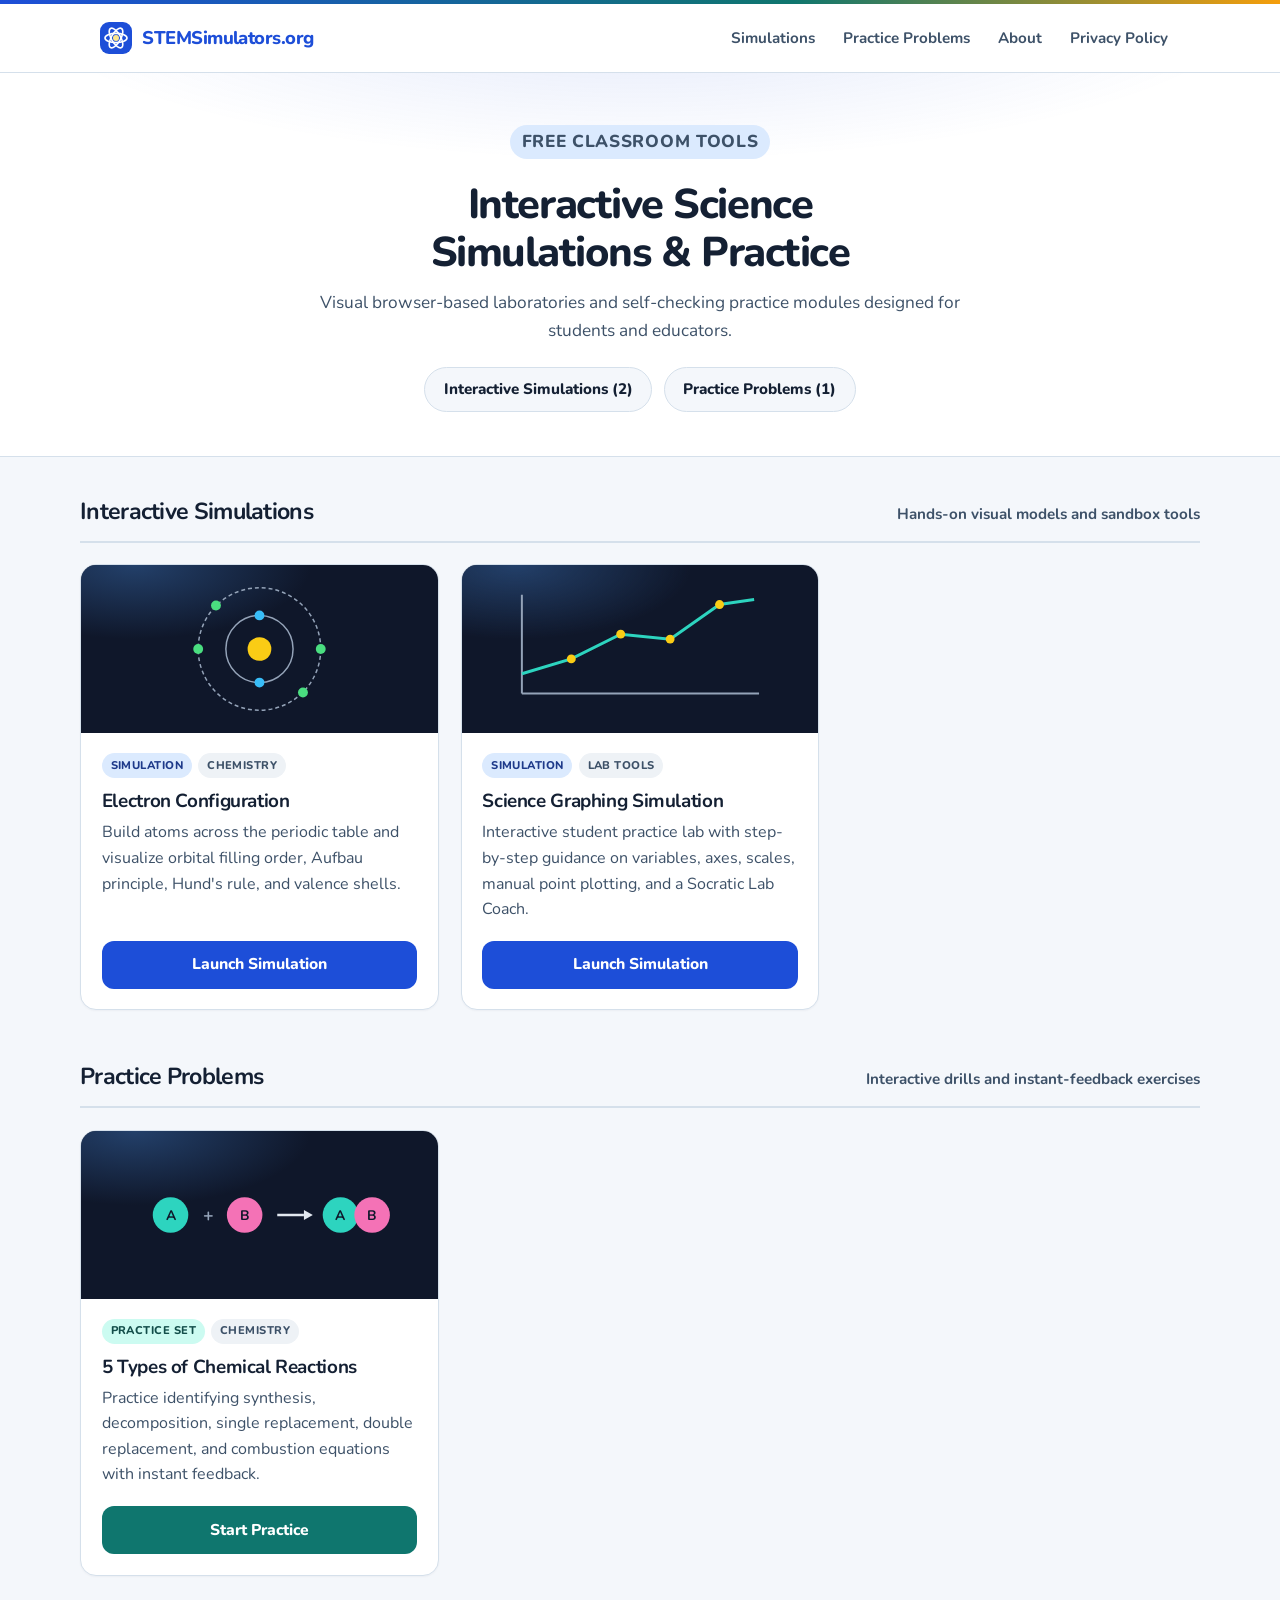
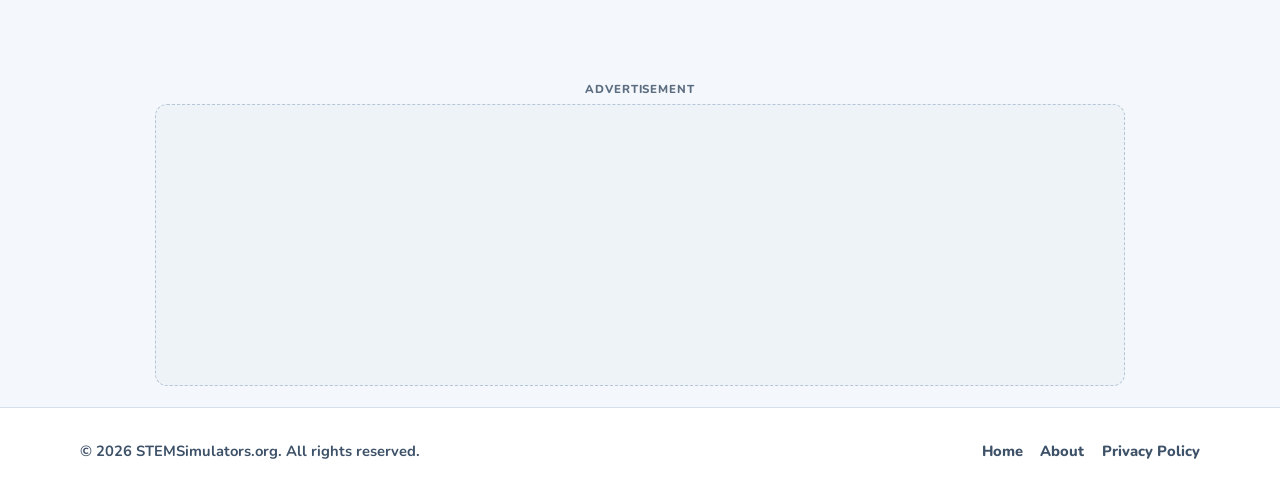
==== commit dac3bfcb: "Add ads.txt and one footer ad on every page. Serve the AdSense publisher line as plain text at /ads." ====
--- a/index.html
+++ b/index.html
@@ -9,7 +9,8 @@
 
   <!-- GOOGLE ADSENSE SCRIPT -->
   <script async src="https://pagead2.googlesyndication.com/pagead/js/adsbygoogle.js?client=ca-pub-4365444453795543"
-     crossorigin="anonymous"></script>
+     crossorigin="anonymous"
+     data-tag-for-age-treatment="1"></script>
 </head>
 <body>
 
@@ -52,21 +53,6 @@
   </section>
 
   <main id="main" class="container">
-
-    <div class="ad-banner-wrapper">
-      <span class="ad-label">Advertisement</span>
-      <div class="ad-banner-slot">
-        <ins class="adsbygoogle"
-             style="display:block; width:100%;"
-             data-ad-client="ca-pub-4365444453795543"
-             data-ad-slot="1234567890"
-             data-ad-format="horizontal"
-             data-full-width-responsive="true"></ins>
-        <script>
-             (adsbygoogle = window.adsbygoogle || []).push({});
-        </script>
-      </div>
-    </div>
 
     <section id="simulations" class="library-section">
       <div class="section-header">
@@ -163,6 +149,22 @@
 
   </main>
 
+  <div class="ad-banner-wrapper">
+    <span class="ad-label">Advertisement</span>
+    <div class="ad-banner-slot">
+      <ins class="adsbygoogle"
+           style="display:block"
+           data-ad-client="ca-pub-4365444453795543"
+           data-ad-slot="4468511317"
+           data-ad-format="auto"
+           data-full-width-responsive="true"
+           data-tag-for-age-treatment="1"></ins>
+      <script>
+           (adsbygoogle = window.adsbygoogle || []).push({});
+      </script>
+    </div>
+  </div>
+
   <footer class="site-footer">
     <div class="footer-inner">
       <p>&copy; 2026 STEMSimulators.org. All rights reserved.</p>
--- a/assets/site.css
+++ b/assets/site.css
@@ -270,7 +270,12 @@
 }
 
 .ad-banner-wrapper {
-  margin-bottom: 2.25rem;
+  width: min(1120px, calc(100% - 2.5rem));
+  margin-top: auto;
+  margin-right: auto;
+  margin-bottom: 1.35rem;
+  margin-left: auto;
+  padding-top: 2.5rem;
   text-align: center;
 }
 
@@ -288,13 +293,16 @@
   background: #eef3f8;
   border: 1px dashed #b7c6d6;
   border-radius: 12px;
-  min-height: 90px;
+  min-height: 280px;
   max-width: 970px;
   margin: 0 auto;
-  display: flex;
-  align-items: center;
-  justify-content: center;
   overflow: hidden;
+}
+
+.ad-banner-slot .adsbygoogle {
+  display: block;
+  width: 100%;
+  min-height: 280px;
 }
 
 .library-section {
@@ -500,7 +508,7 @@
 }
 
 .site-footer {
-  margin-top: auto;
+  margin-top: 0;
   background: var(--surface);
   border-top: 1px solid var(--line);
   padding: 1.35rem 1.25rem;
@@ -579,9 +587,22 @@
     width: min(1120px, calc(100% - 1.5rem));
   }
 
+  .ad-banner-wrapper {
+    width: min(1120px, calc(100% - 1.5rem));
+  }
+
   .footer-inner {
     flex-direction: column;
     text-align: center;
+  }
+}
+
+/* Narrow screens: this responsive unit resolves to a square, so reserve that
+   height up front. Wider screens keep the 280px block above. */
+@media (max-width: 499px) {
+  .ad-banner-slot,
+  .ad-banner-slot .adsbygoogle {
+    min-height: 100vw;
   }
 }
 
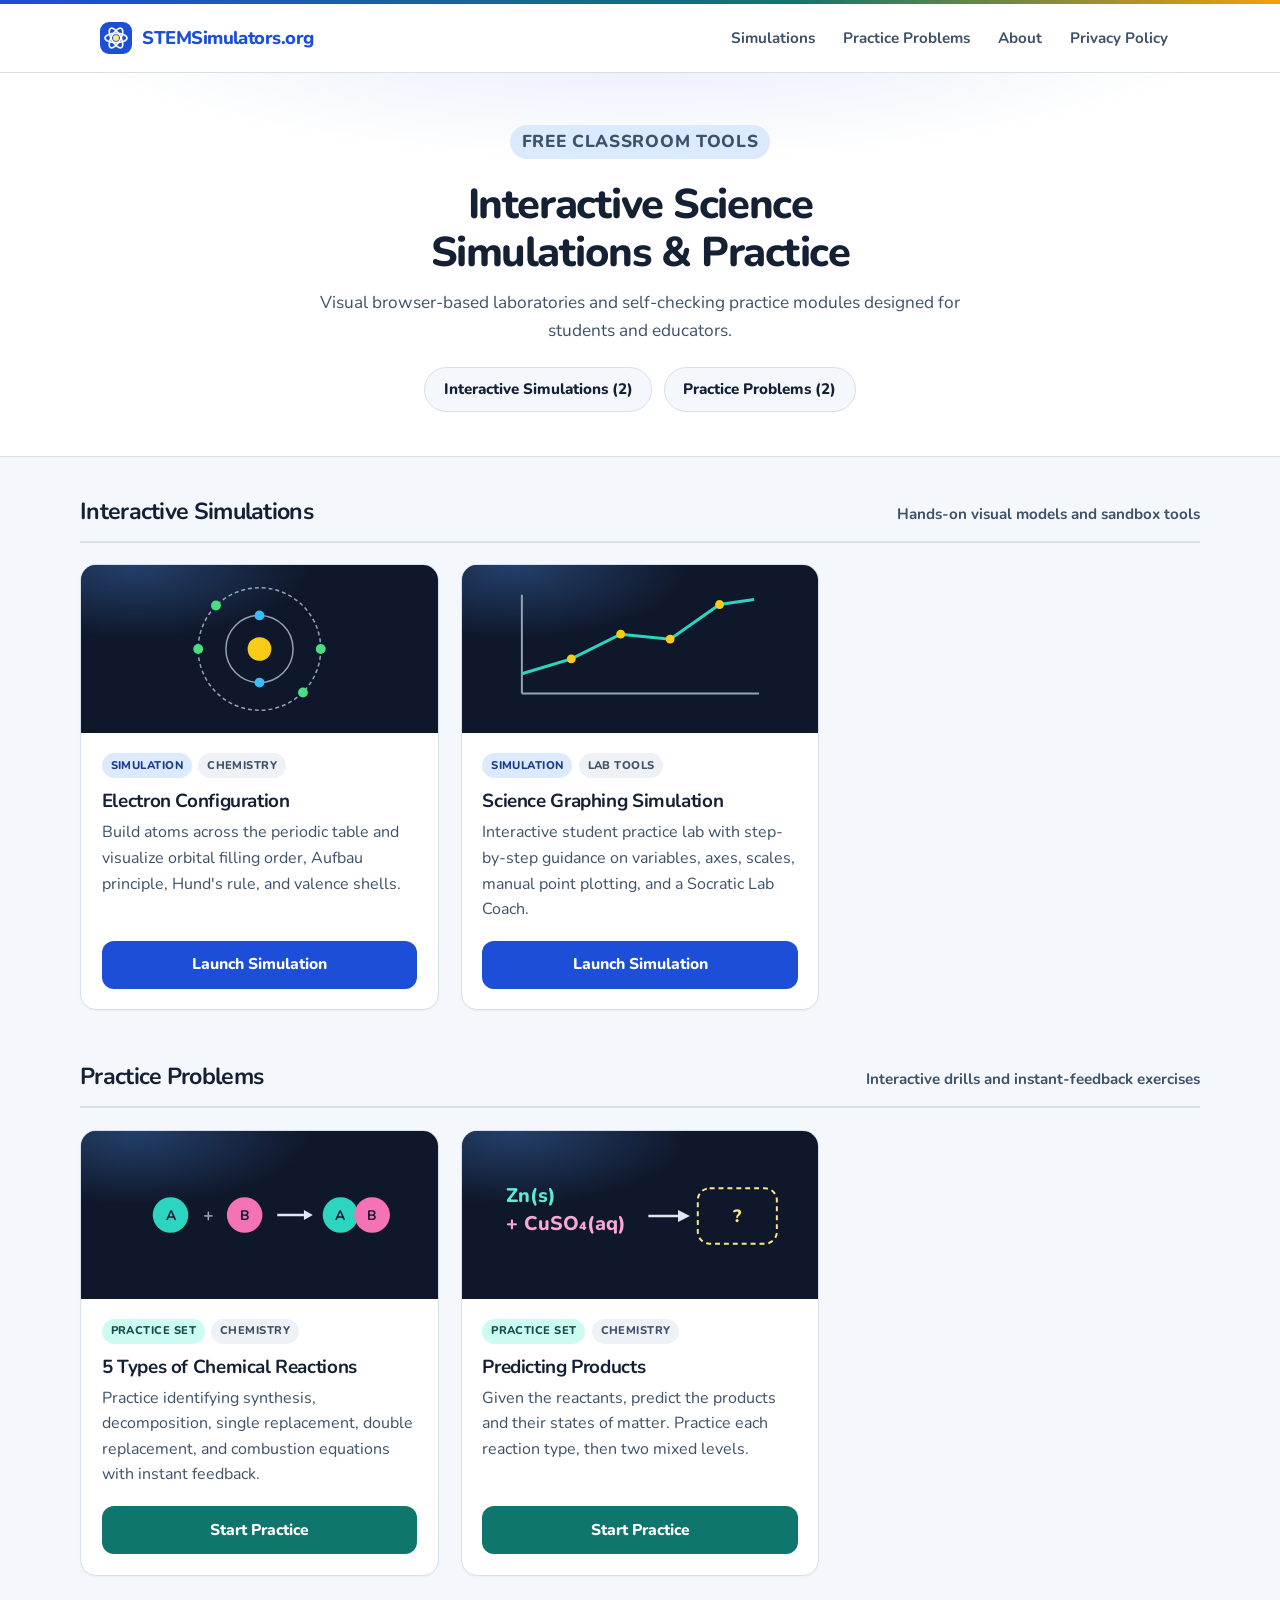
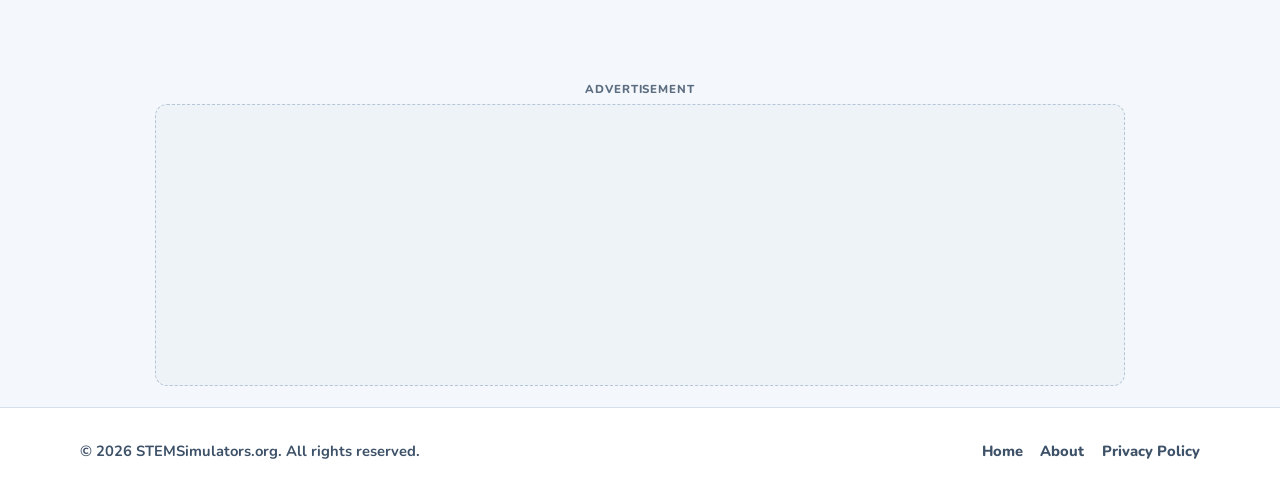
==== commit bf85e363: "Add practice for predicting products and states of matter. Students get the reactants and type the p" ====
--- a/index.html
+++ b/index.html
@@ -47,7 +47,7 @@
       <p>Visual browser-based laboratories and self-checking practice modules designed for students and educators.</p>
       <div class="hero-actions">
         <a href="#simulations" class="jump-link">Interactive Simulations (2)</a>
-        <a href="#practice" class="jump-link">Practice Problems (1)</a>
+        <a href="#practice" class="jump-link">Practice Problems (2)</a>
       </div>
     </div>
   </section>
@@ -142,6 +142,28 @@
             <h3>5 Types of Chemical Reactions</h3>
             <p>Practice identifying synthesis, decomposition, single replacement, double replacement, and combustion equations with instant feedback.</p>
             <a href="practice/reactions.html" class="btn btn-practice">Start Practice</a>
+          </div>
+        </article>
+
+        <article class="card">
+          <div class="card-preview">
+            <svg viewBox="0 0 320 170" role="img" aria-label="Zinc and copper sulfate reactants with a blank for the products">
+              <text x="24" y="72" fill="#5eead4" font-size="20" font-family="Nunito, sans-serif" font-weight="800">Zn(s)</text>
+              <text x="24" y="100" fill="#f9a8d4" font-size="20" font-family="Nunito, sans-serif" font-weight="800">+ CuSO₄(aq)</text>
+              <line x1="168" y1="86" x2="198" y2="86" stroke="#e2e8f0" stroke-width="2.5"/>
+              <polygon points="198,80 210,86 198,92" fill="#e2e8f0"/>
+              <rect x="218" y="58" width="80" height="56" rx="12" fill="none" stroke="#fde68a" stroke-width="2" stroke-dasharray="5 4"/>
+              <text x="258" y="92" text-anchor="middle" fill="#fde68a" font-size="18" font-family="Nunito, sans-serif" font-weight="800">?</text>
+            </svg>
+          </div>
+          <div class="card-body">
+            <div class="badge-row">
+              <span class="badge practice">Practice Set</span>
+              <span class="badge subject">Chemistry</span>
+            </div>
+            <h3>Predicting Products</h3>
+            <p>Given the reactants, predict the products and their states of matter. Practice each reaction type, then two mixed levels.</p>
+            <a href="practice/predict-products.html" class="btn btn-practice">Start Practice</a>
           </div>
         </article>
       </div>
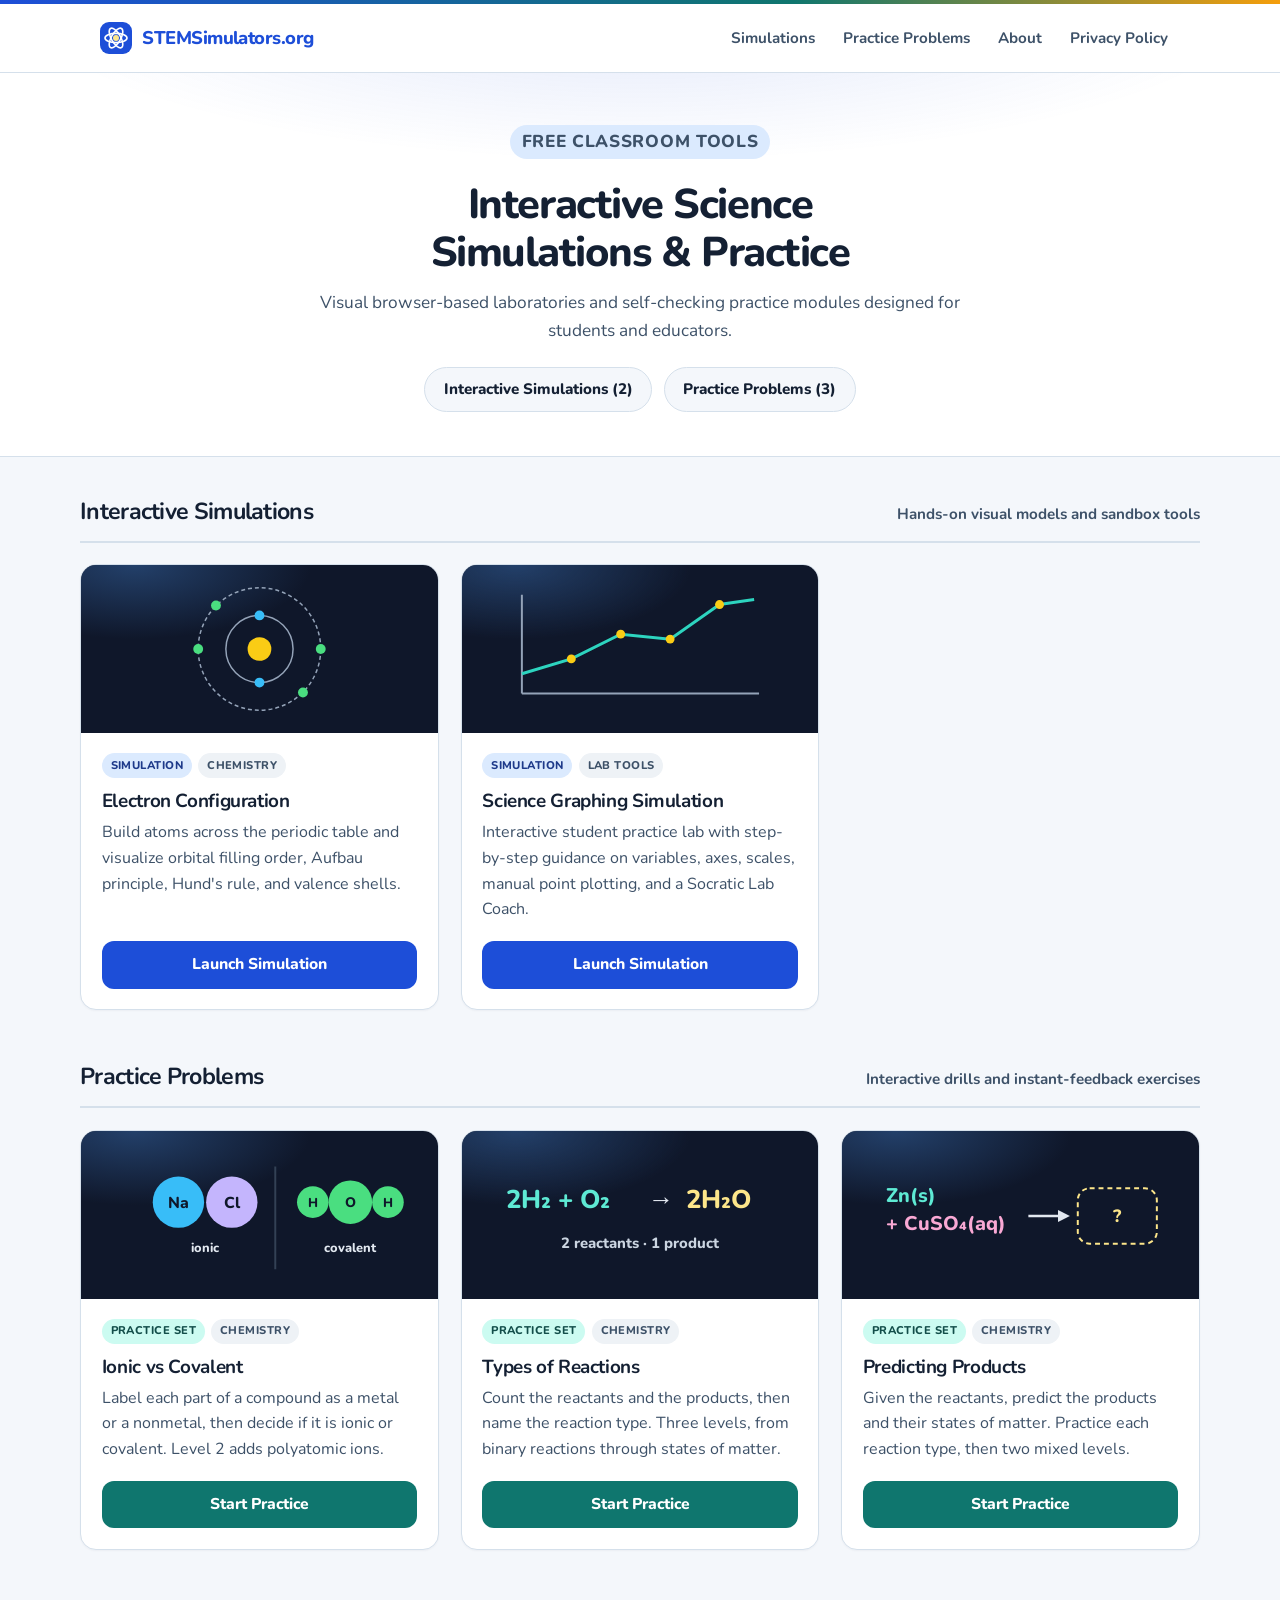
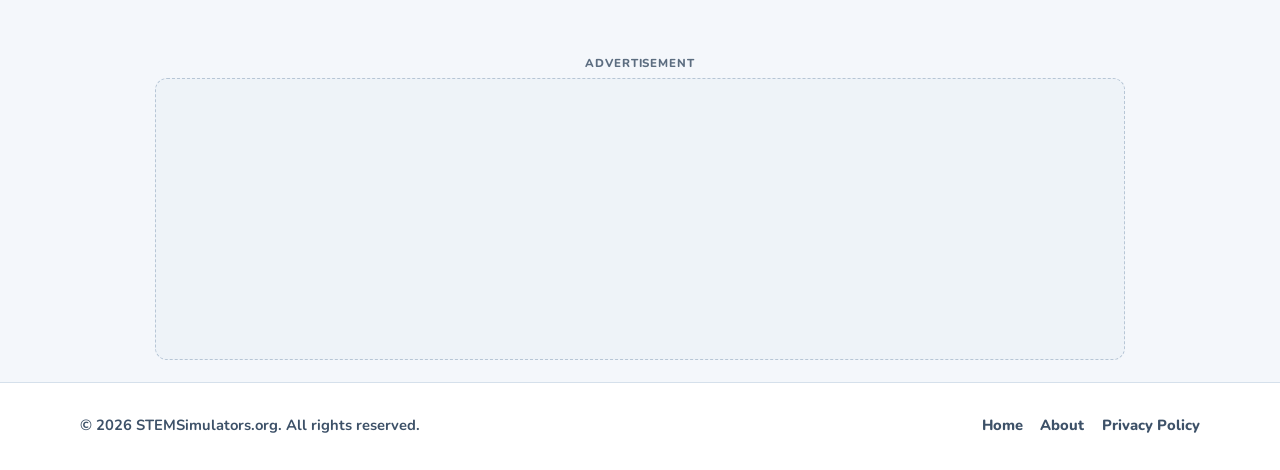
==== commit 6567e75e: "Split the 5 types quiz into two practices. Ionic vs covalent asks students to label each part, then " ====
--- a/index.html
+++ b/index.html
@@ -47,7 +47,7 @@
       <p>Visual browser-based laboratories and self-checking practice modules designed for students and educators.</p>
       <div class="hero-actions">
         <a href="#simulations" class="jump-link">Interactive Simulations (2)</a>
-        <a href="#practice" class="jump-link">Practice Problems (2)</a>
+        <a href="#practice" class="jump-link">Practice Problems (3)</a>
       </div>
     </div>
   </section>
@@ -120,18 +120,20 @@
       <div class="card-grid">
         <article class="card">
           <div class="card-preview">
-            <svg viewBox="0 0 320 170" role="img" aria-label="A plus B becoming a combined molecule">
-              <circle cx="70" cy="85" r="18" fill="#2dd4bf"/>
-              <text x="70" y="90" text-anchor="middle" fill="#0f172a" font-weight="bold" font-size="14" font-family="Nunito, sans-serif">A</text>
-              <text x="108" y="91" text-anchor="middle" fill="#94a3b8" font-weight="bold" font-size="18" font-family="Nunito, sans-serif">+</text>
-              <circle cx="145" cy="85" r="18" fill="#f472b6"/>
-              <text x="145" y="90" text-anchor="middle" fill="#0f172a" font-weight="bold" font-size="14" font-family="Nunito, sans-serif">B</text>
-              <line x1="178" y1="85" x2="205" y2="85" stroke="#e2e8f0" stroke-width="2.5"/>
-              <polygon points="205,80 214,85 205,90" fill="#e2e8f0"/>
-              <circle cx="242" cy="85" r="18" fill="#2dd4bf"/>
-              <text x="242" y="90" text-anchor="middle" fill="#0f172a" font-weight="bold" font-size="14" font-family="Nunito, sans-serif">A</text>
-              <circle cx="274" cy="85" r="18" fill="#f472b6"/>
-              <text x="274" y="90" text-anchor="middle" fill="#0f172a" font-weight="bold" font-size="14" font-family="Nunito, sans-serif">B</text>
+            <svg viewBox="0 0 320 170" role="img" aria-label="Sodium chloride beside a water molecule">
+              <circle cx="78" cy="72" r="26" fill="#38bdf8"/>
+              <text x="78" y="78" text-anchor="middle" fill="#0f172a" font-weight="800" font-size="16" font-family="Nunito, sans-serif">Na</text>
+              <circle cx="132" cy="72" r="26" fill="#c4b5fd"/>
+              <text x="132" y="78" text-anchor="middle" fill="#0f172a" font-weight="800" font-size="16" font-family="Nunito, sans-serif">Cl</text>
+              <text x="105" y="122" text-anchor="middle" fill="#e2e8f0" font-size="13" font-weight="800" font-family="Nunito, sans-serif">ionic</text>
+              <line x1="176" y1="36" x2="176" y2="140" stroke="#334155" stroke-width="2"/>
+              <circle cx="214" cy="72" r="16" fill="#4ade80"/>
+              <text x="214" y="77" text-anchor="middle" fill="#0f172a" font-weight="800" font-size="13" font-family="Nunito, sans-serif">H</text>
+              <circle cx="252" cy="72" r="22" fill="#4ade80"/>
+              <text x="252" y="77" text-anchor="middle" fill="#0f172a" font-weight="800" font-size="14" font-family="Nunito, sans-serif">O</text>
+              <circle cx="290" cy="72" r="16" fill="#4ade80"/>
+              <text x="290" y="77" text-anchor="middle" fill="#0f172a" font-weight="800" font-size="13" font-family="Nunito, sans-serif">H</text>
+              <text x="252" y="122" text-anchor="middle" fill="#e2e8f0" font-size="13" font-weight="800" font-family="Nunito, sans-serif">covalent</text>
             </svg>
           </div>
           <div class="card-body">
@@ -139,9 +141,29 @@
               <span class="badge practice">Practice Set</span>
               <span class="badge subject">Chemistry</span>
             </div>
-            <h3>5 Types of Chemical Reactions</h3>
-            <p>Practice identifying synthesis, decomposition, single replacement, double replacement, and combustion equations with instant feedback.</p>
-            <a href="practice/reactions.html" class="btn btn-practice">Start Practice</a>
+            <h3>Ionic vs Covalent</h3>
+            <p>Label each part of a compound as a metal or a nonmetal, then decide if it is ionic or covalent. Level 2 adds polyatomic ions.</p>
+            <a href="practice/ionic-covalent.html" class="btn btn-practice">Start Practice</a>
+          </div>
+        </article>
+
+        <article class="card">
+          <div class="card-preview">
+            <svg viewBox="0 0 320 170" role="img" aria-label="Two reactants combining into one product">
+              <text x="24" y="78" fill="#5eead4" font-size="26" font-family="Nunito, sans-serif" font-weight="800">2H₂ + O₂</text>
+              <text x="168" y="78" fill="#e2e8f0" font-size="26" font-family="Nunito, sans-serif" font-weight="800">→</text>
+              <text x="206" y="78" fill="#fde68a" font-size="26" font-family="Nunito, sans-serif" font-weight="800">2H₂O</text>
+              <text x="160" y="118" text-anchor="middle" fill="#cbd5e1" font-size="15" font-family="Nunito, sans-serif" font-weight="800">2 reactants · 1 product</text>
+            </svg>
+          </div>
+          <div class="card-body">
+            <div class="badge-row">
+              <span class="badge practice">Practice Set</span>
+              <span class="badge subject">Chemistry</span>
+            </div>
+            <h3>Types of Reactions</h3>
+            <p>Count the reactants and the products, then name the reaction type. Three levels, from binary reactions through states of matter.</p>
+            <a href="practice/reaction-types.html" class="btn btn-practice">Start Practice</a>
           </div>
         </article>
 
--- a/assets/site.css
+++ b/assets/site.css
@@ -495,6 +495,16 @@
   font-weight: 800;
 }
 
+.prose-card a.btn {
+  color: #fff;
+  margin: 0.25rem 0 1rem;
+}
+
+.prose-card a.btn:hover,
+.prose-card a.btn:focus {
+  color: #fff;
+}
+
 .updated {
   margin: -0.35rem 0 1.15rem;
   color: #5c6d80;
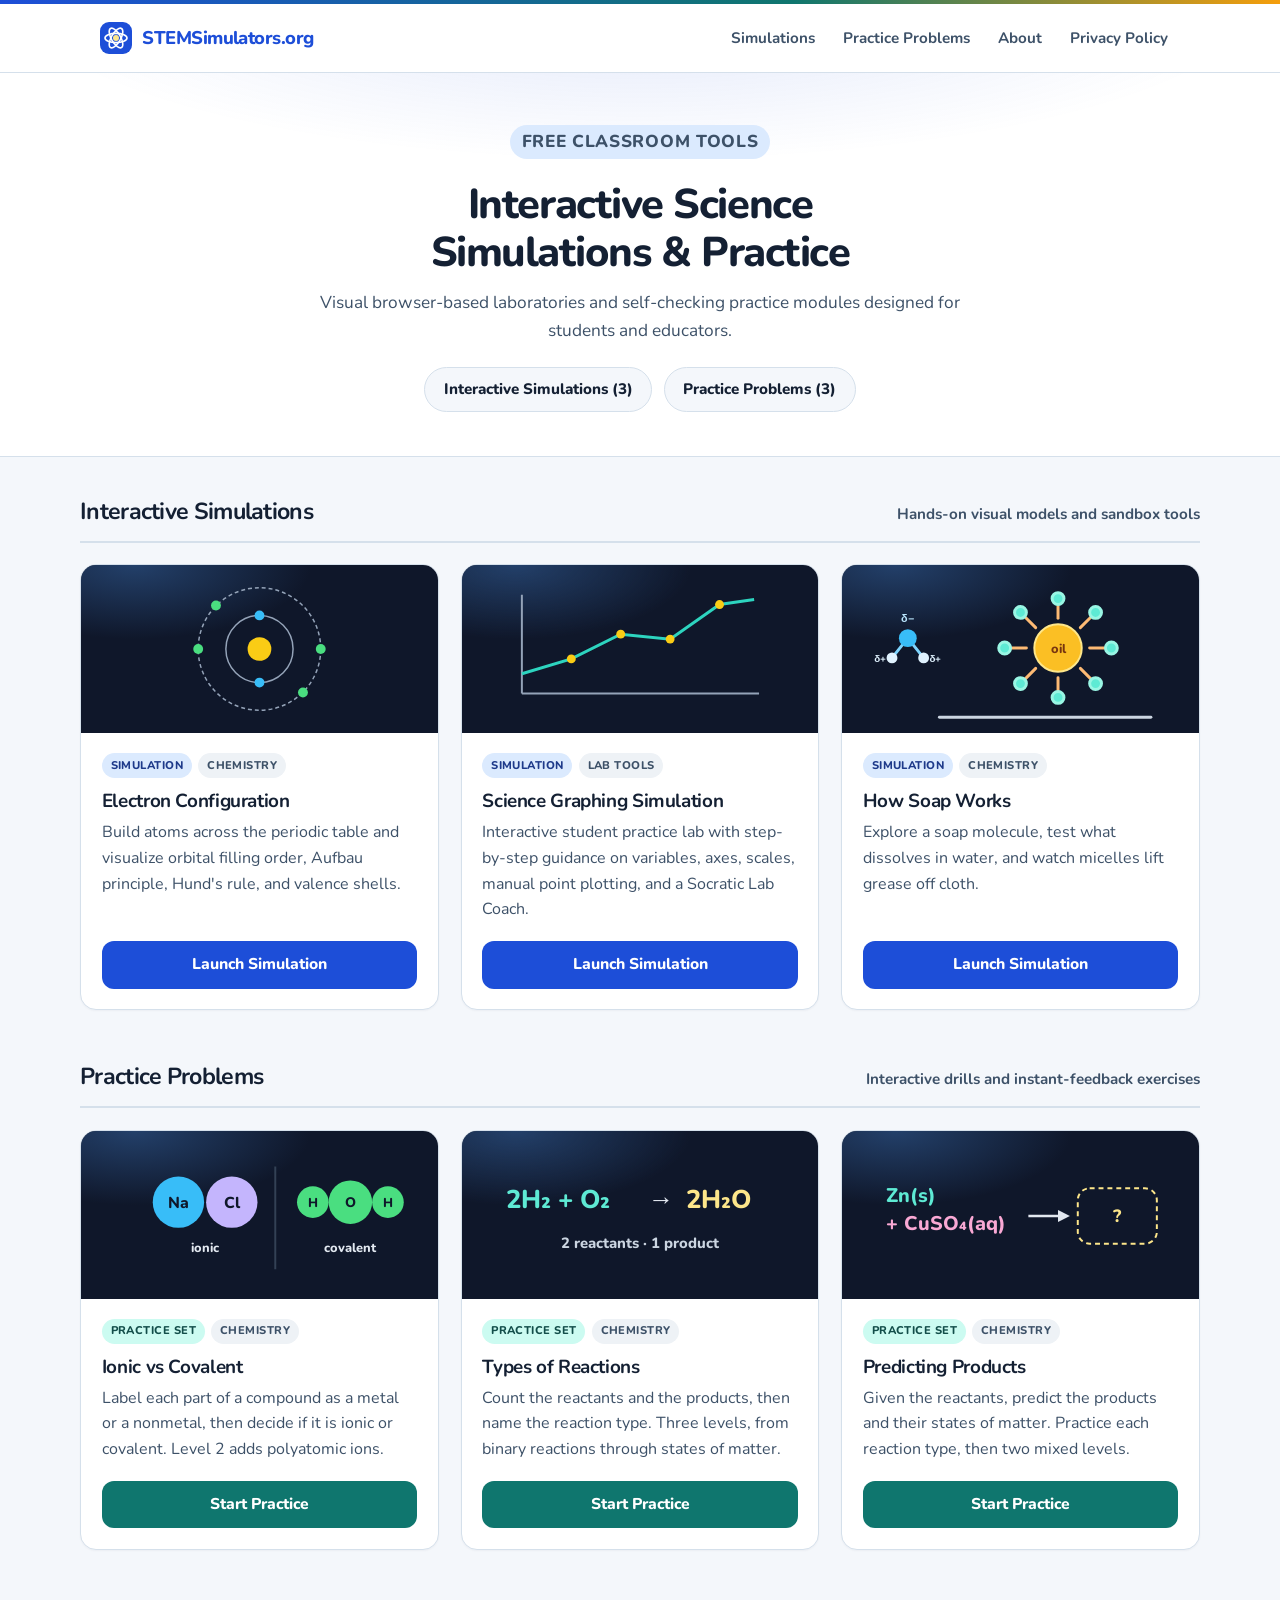
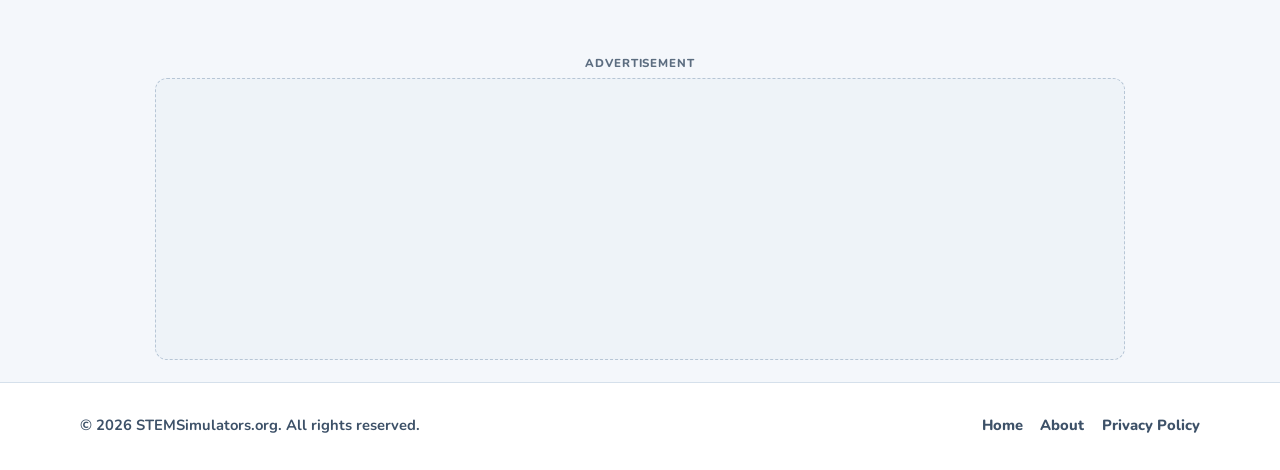
==== commit 142ef3ad: "Add an interactive simulation of how soap and micelles work. Students can inspect a sodium stearate " ====
--- a/index.html
+++ b/index.html
@@ -46,7 +46,7 @@
       <h1>Interactive Science Simulations &amp; Practice</h1>
       <p>Visual browser-based laboratories and self-checking practice modules designed for students and educators.</p>
       <div class="hero-actions">
-        <a href="#simulations" class="jump-link">Interactive Simulations (2)</a>
+        <a href="#simulations" class="jump-link">Interactive Simulations (3)</a>
         <a href="#practice" class="jump-link">Practice Problems (3)</a>
       </div>
     </div>
@@ -106,6 +106,47 @@
             <h3>Science Graphing Simulation</h3>
             <p>Interactive student practice lab with step-by-step guidance on variables, axes, scales, manual point plotting, and a Socratic Lab Coach.</p>
             <a href="simulations/science-graphing-simulation.html" class="btn btn-sim">Launch Simulation</a>
+          </div>
+        </article>
+
+        <article class="card">
+          <div class="card-preview">
+            <svg viewBox="0 0 320 170" role="img" aria-label="Soap molecules surrounding a drop of oil, next to a water molecule">
+              <g transform="translate(46 74)" fill="none" stroke="#7dd3fc" stroke-width="3" stroke-linecap="round">
+                <line x1="0" y1="0" x2="-16" y2="20"/>
+                <line x1="0" y1="0" x2="16" y2="20"/>
+              </g>
+              <g transform="translate(46 74)" font-family="Nunito, sans-serif" font-weight="800">
+                <circle cx="0" cy="0" r="9" fill="#38bdf8"/>
+                <circle cx="-16" cy="20" r="5.5" fill="#e0f2fe"/>
+                <circle cx="16" cy="20" r="5.5" fill="#e0f2fe"/>
+                <text x="0" y="-16" text-anchor="middle" fill="#bae6fd" font-size="11">δ−</text>
+                <text x="-28" y="24" text-anchor="middle" fill="#e0f2fe" font-size="10">δ+</text>
+                <text x="28" y="24" text-anchor="middle" fill="#e0f2fe" font-size="10">δ+</text>
+              </g>
+              <circle cx="198" cy="84" r="24" fill="#fbbf24" stroke="#fde68a" stroke-width="2"/>
+              <text x="198" y="89" text-anchor="middle" fill="#78350f" font-family="Nunito, sans-serif" font-size="13" font-weight="800">oil</text>
+              <g stroke="#fdba74" stroke-width="3" stroke-linecap="round" fill="#5eead4" stroke-linejoin="round">
+                <line x1="198" y1="54" x2="198" y2="40"/><circle cx="198" cy="34" r="6" stroke="#99f6e4"/>
+                <line x1="220.6" y1="63.4" x2="231.9" y2="52.1"/><circle cx="236" cy="48" r="6" stroke="#99f6e4"/>
+                <line x1="230" y1="84" x2="246" y2="84"/><circle cx="252" cy="84" r="6" stroke="#99f6e4"/>
+                <line x1="220.6" y1="104.6" x2="231.9" y2="116"/><circle cx="236" cy="120" r="6" stroke="#99f6e4"/>
+                <line x1="198" y1="114" x2="198" y2="128"/><circle cx="198" cy="134" r="6" stroke="#99f6e4"/>
+                <line x1="175.4" y1="104.6" x2="164.1" y2="116"/><circle cx="160" cy="120" r="6" stroke="#99f6e4"/>
+                <line x1="166" y1="84" x2="150" y2="84"/><circle cx="144" cy="84" r="6" stroke="#99f6e4"/>
+                <line x1="175.4" y1="63.4" x2="164.1" y2="52.1"/><circle cx="160" cy="48" r="6" stroke="#99f6e4"/>
+              </g>
+              <path d="M78 154 H292" stroke="#cbd5e1" stroke-width="3" stroke-linecap="round"/>
+            </svg>
+          </div>
+          <div class="card-body">
+            <div class="badge-row">
+              <span class="badge sim">Simulation</span>
+              <span class="badge subject">Chemistry</span>
+            </div>
+            <h3>How Soap Works</h3>
+            <p>Explore a soap molecule, test what dissolves in water, and watch micelles lift grease off cloth.</p>
+            <a href="simulations/soap-and-micelles.html" class="btn btn-sim">Launch Simulation</a>
           </div>
         </article>
       </div>
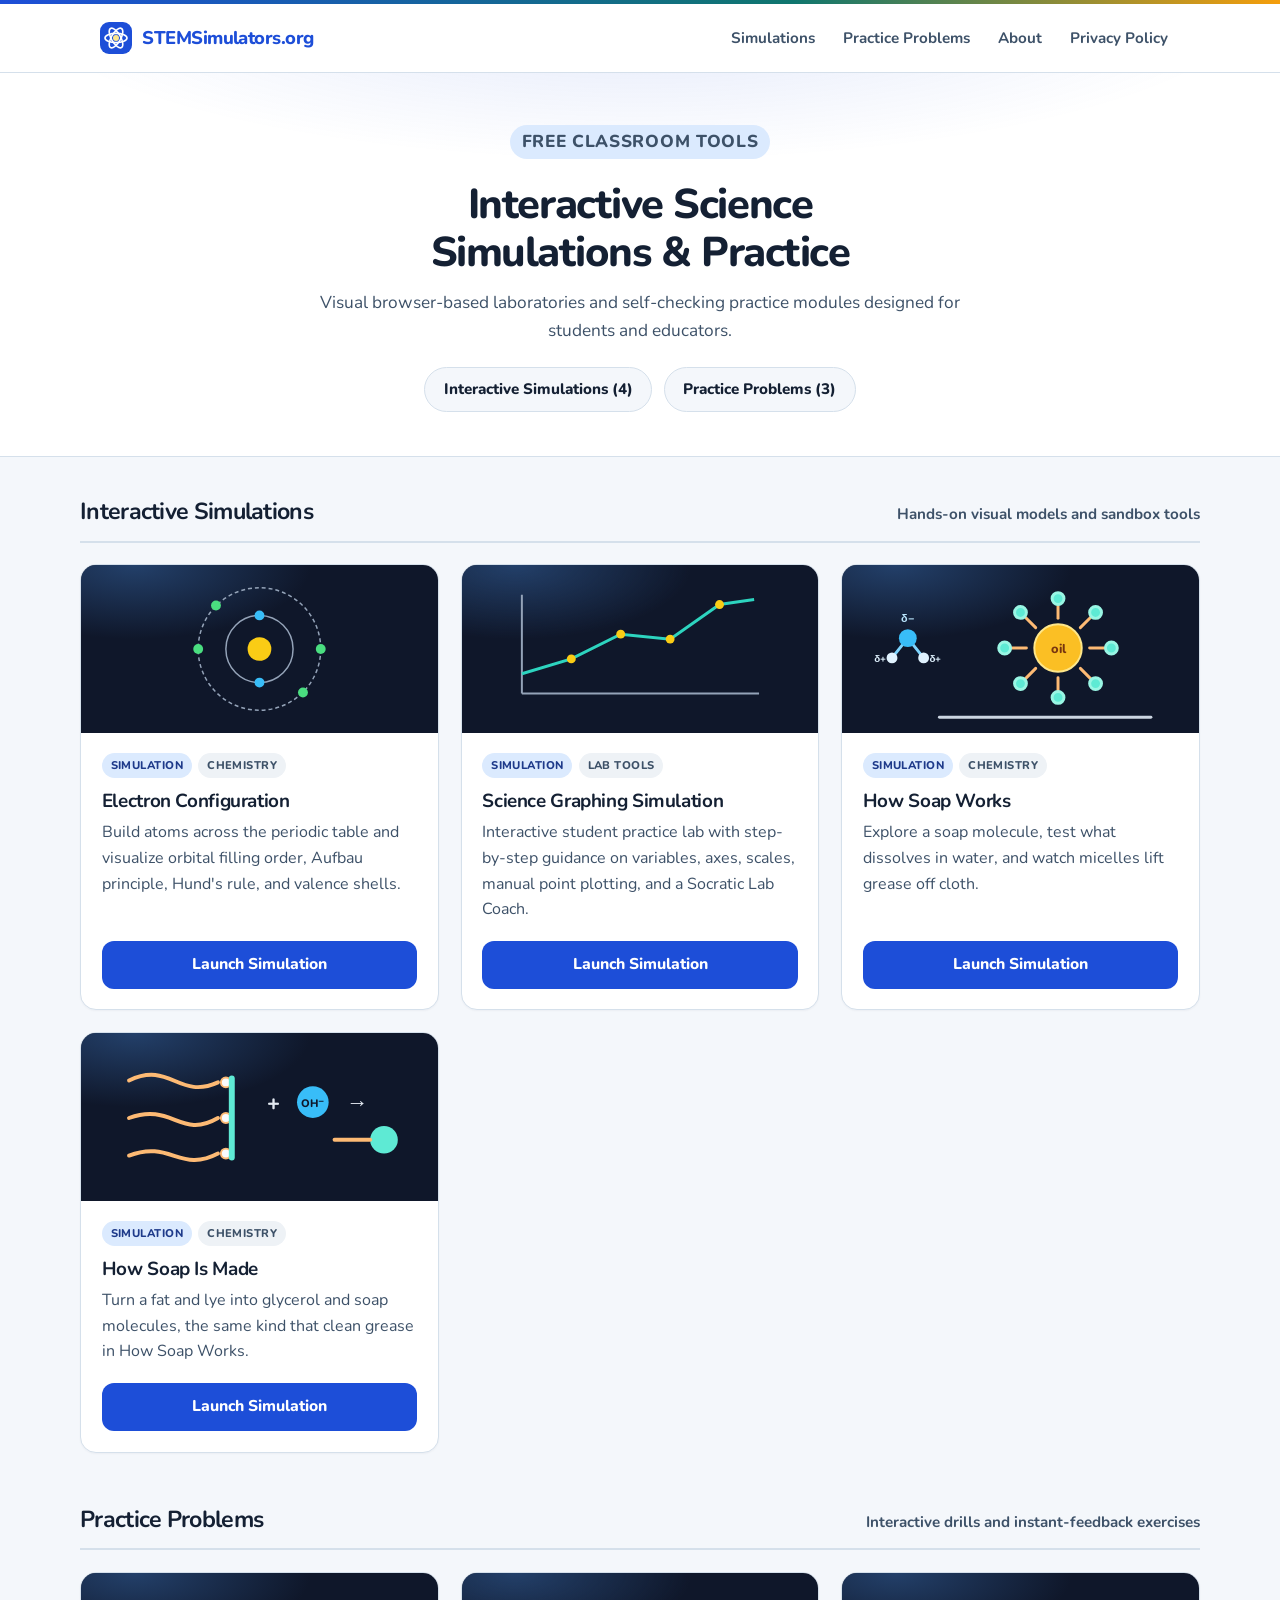
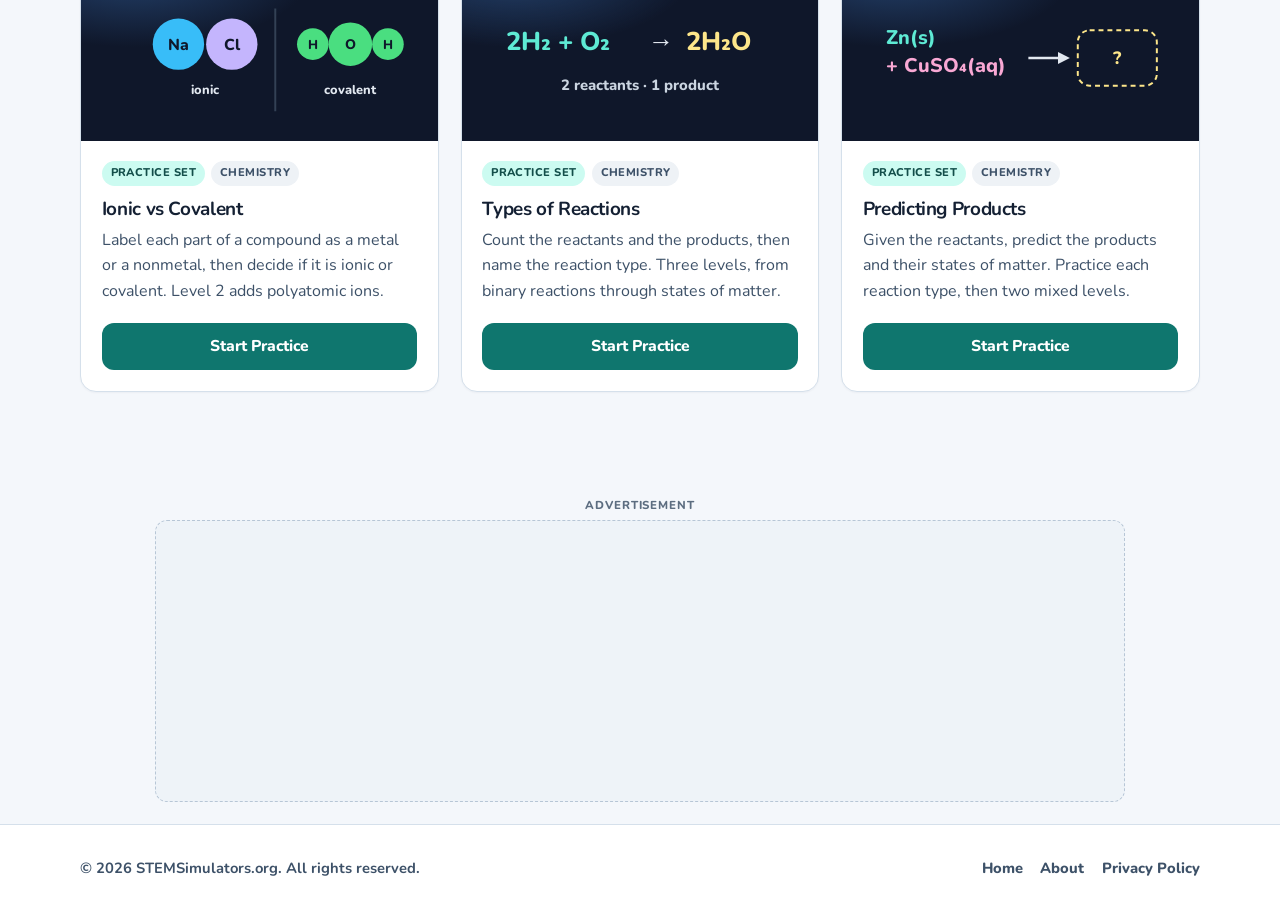
==== commit ebaf0395: "Add a saponification simulation for how soap is made. Students mix a triglyceride with lye, watch th" ====
--- a/index.html
+++ b/index.html
@@ -46,7 +46,7 @@
       <h1>Interactive Science Simulations &amp; Practice</h1>
       <p>Visual browser-based laboratories and self-checking practice modules designed for students and educators.</p>
       <div class="hero-actions">
-        <a href="#simulations" class="jump-link">Interactive Simulations (3)</a>
+        <a href="#simulations" class="jump-link">Interactive Simulations (4)</a>
         <a href="#practice" class="jump-link">Practice Problems (3)</a>
       </div>
     </div>
@@ -149,6 +149,35 @@
             <a href="simulations/soap-and-micelles.html" class="btn btn-sim">Launch Simulation</a>
           </div>
         </article>
+
+        <article class="card">
+          <div class="card-preview">
+            <svg viewBox="0 0 320 170" role="img" aria-label="A fat molecule meeting lye and turning into soap">
+              <path d="M28 48 C70 28 78 68 118 50" fill="none" stroke="#fdba74" stroke-width="4" stroke-linecap="round"/>
+              <path d="M28 86 C72 70 80 108 118 86" fill="none" stroke="#fdba74" stroke-width="4" stroke-linecap="round"/>
+              <path d="M28 124 C70 108 80 142 118 122" fill="none" stroke="#fdba74" stroke-width="4" stroke-linecap="round"/>
+              <circle cx="126" cy="50" r="5" fill="#f8fafc" stroke="#fdba74" stroke-width="2"/>
+              <circle cx="126" cy="86" r="5" fill="#f8fafc" stroke="#fdba74" stroke-width="2"/>
+              <circle cx="126" cy="122" r="5" fill="#f8fafc" stroke="#fdba74" stroke-width="2"/>
+              <path d="M132 46 V126" stroke="#5eead4" stroke-width="6" stroke-linecap="round"/>
+              <text x="168" y="78" fill="#e2e8f0" font-family="Nunito, sans-serif" font-size="22" font-weight="800">+</text>
+              <circle cx="214" cy="70" r="16" fill="#38bdf8"/>
+              <text x="214" y="75" text-anchor="middle" fill="#0f172a" font-family="Nunito, sans-serif" font-size="11" font-weight="800">OH⁻</text>
+              <text x="248" y="78" fill="#e2e8f0" font-family="Nunito, sans-serif" font-size="22" font-weight="800">→</text>
+              <circle cx="286" cy="108" r="14" fill="#5eead4"/>
+              <path d="M272 108 H236" stroke="#fdba74" stroke-width="4" stroke-linecap="round"/>
+            </svg>
+          </div>
+          <div class="card-body">
+            <div class="badge-row">
+              <span class="badge sim">Simulation</span>
+              <span class="badge subject">Chemistry</span>
+            </div>
+            <h3>How Soap Is Made</h3>
+            <p>Turn a fat and lye into glycerol and soap molecules, the same kind that clean grease in How Soap Works.</p>
+            <a href="simulations/how-soap-is-made.html" class="btn btn-sim">Launch Simulation</a>
+          </div>
+        </article>
       </div>
     </section>
 
